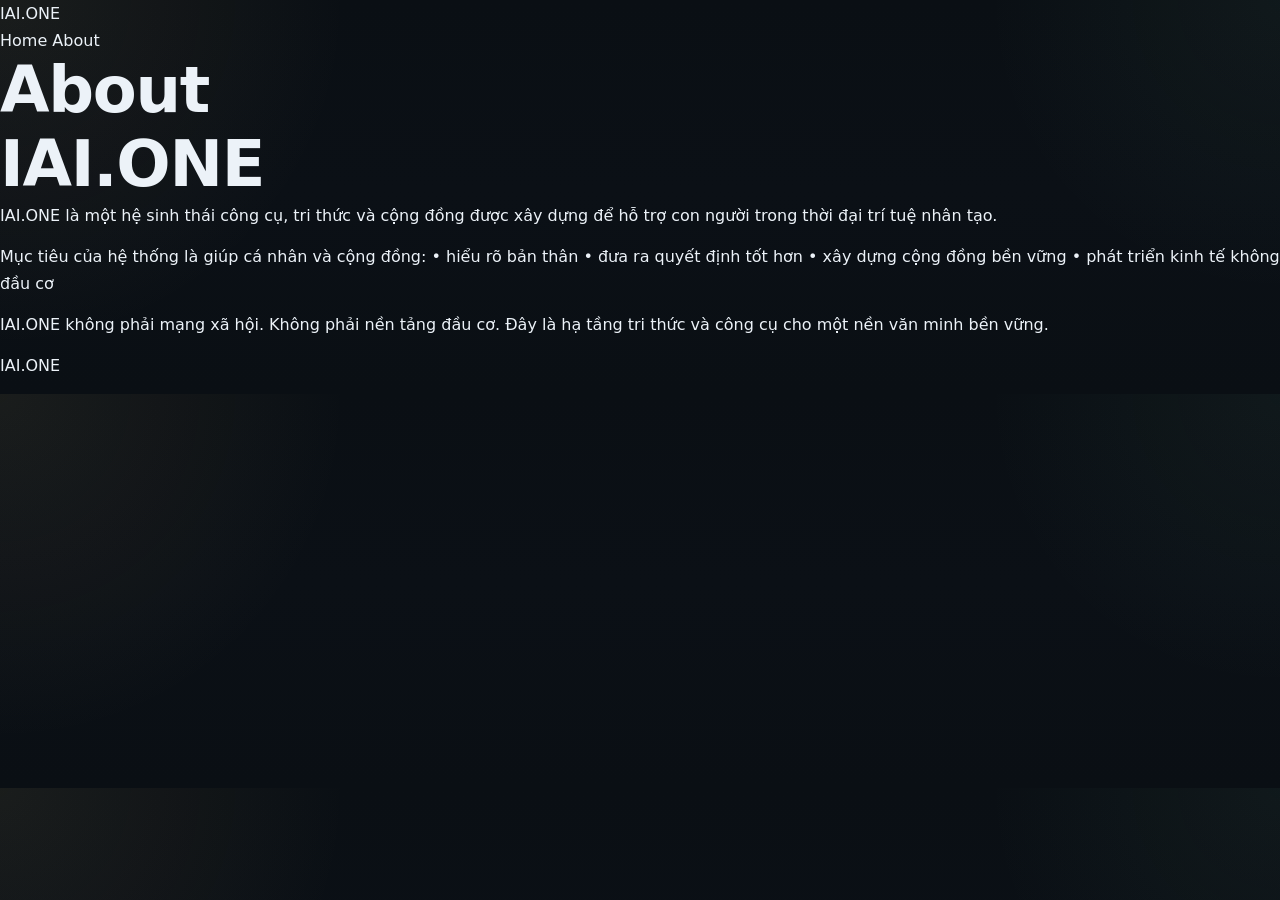
==== about.html @ c251a8bb "Update about.html" ====
<!DOCTYPE html>
<html lang="vi">
<head>

<meta charset="utf-8">
<meta name="viewport" content="width=device-width, initial-scale=1">

<title>About IAI.ONE</title>

<link rel="stylesheet" href="style.css">

</head>

<body>

<header class="header">

<div class="logo">
IAI.ONE
</div>

<nav class="nav">
<a href="/">Home</a>
<a href="/about.html">About</a>
</nav>

</header>

<section class="about">

<h1>About IAI.ONE</h1>

<p>

IAI.ONE là một hệ sinh thái công cụ, tri thức và cộng đồng
được xây dựng để hỗ trợ con người trong thời đại trí tuệ nhân tạo.

</p>

<p>

Mục tiêu của hệ thống là giúp cá nhân và cộng đồng:

• hiểu rõ bản thân  
• đưa ra quyết định tốt hơn  
• xây dựng cộng đồng bền vững  
• phát triển kinh tế không đầu cơ  

</p>

<p>

IAI.ONE không phải mạng xã hội.
Không phải nền tảng đầu cơ.

Đây là hạ tầng tri thức và công cụ
cho một nền văn minh bền vững.

</p>

</section>

<footer class="footer">

<p>
IAI.ONE
</p>

</footer>

</body>
</html>
---- style.css ----
/* =========================================================
   IAI.ONE
   ROOT DEPLOYMENT STYLESHEET
   Premium dark system UI
========================================================= */

:root{
  --bg:#0b0f14;
  --bg-soft:#10161e;
  --bg-elev:#121922;
  --panel:#151d27;
  --panel-2:#18212d;

  --text:#ecf2f8;
  --muted:#97a6b5;
  --soft:#c6d1dc;

  --line:rgba(255,255,255,.08);
  --line-strong:rgba(255,255,255,.14);

  --gold:#d8bc77;
  --gold-soft:rgba(216,188,119,.18);
  --gold-strong:#f1d494;

  --green:#7dd3a7;
  --danger:#ff8a8a;

  --shadow:0 18px 50px rgba(0,0,0,.35);
  --shadow-soft:0 10px 30px rgba(0,0,0,.22);

  --radius:20px;
  --radius-lg:28px;
  --radius-sm:14px;

  --container:1200px;
  --header-h:84px;

  --font: Inter, ui-sans-serif, system-ui, -apple-system, BlinkMacSystemFont, "Segoe UI", sans-serif;
}

*,
*::before,
*::after{
  box-sizing:border-box;
}

html{
  scroll-behavior:smooth;
}

body{
  margin:0;
  min-width:320px;
  font-family:var(--font);
  color:var(--text);
  background:
    radial-gradient(circle at top left, rgba(216,188,119,.08), transparent 26%),
    radial-gradient(circle at top right, rgba(125,211,167,.05), transparent 22%),
    linear-gradient(180deg, #0a0f14 0%, #0b1016 48%, #0a0f14 100%);
  line-height:1.7;
  -webkit-font-smoothing:antialiased;
  text-rendering:optimizeLegibility;
}

img{
  max-width:100%;
  display:block;
}

a{
  color:inherit;
  text-decoration:none;
}

button,
input,
textarea,
select{
  font:inherit;
}

button{
  cursor:pointer;
}

.skip-link{
  position:absolute;
  left:-9999px;
  top:auto;
}

.skip-link:focus{
  left:16px;
  top:16px;
  z-index:999;
  padding:10px 14px;
  border-radius:10px;
  color:#0b0f14;
  background:var(--gold-strong);
}

.sr-only{
  position:absolute;
  width:1px;
  height:1px;
  padding:0;
  margin:-1px;
  overflow:hidden;
  clip:rect(0, 0, 0, 0);
  white-space:nowrap;
  border:0;
}

.site-shell{
  min-height:100vh;
  display:flex;
  flex-direction:column;
}

.site-main{
  flex:1;
}

.container{
  width:min(calc(100% - 32px), var(--container));
  margin:0 auto;
}

.site-header{
  position:sticky;
  top:0;
  z-index:80;
  backdrop-filter:blur(18px);
  background:rgba(8,12,17,.78);
  border-bottom:1px solid rgba(255,255,255,.06);
}

.header-inner{
  min-height:var(--header-h);
  display:flex;
  align-items:center;
  justify-content:space-between;
  gap:18px;
}

.brand{
  display:flex;
  align-items:center;
  gap:12px;
  min-width:0;
}

.brand-mark{
  width:46px;
  height:46px;
  border-radius:14px;
  display:grid;
  place-items:center;
  font-weight:800;
  letter-spacing:.08em;
  color:#0b0f14;
  background:
    linear-gradient(135deg, var(--gold-strong), var(--gold));
  box-shadow:
    inset 0 1px 0 rgba(255,255,255,.35),
    0 10px 24px rgba(216,188,119,.2);
}

.brand-copy{
  min-width:0;
  display:flex;
  flex-direction:column;
  line-height:1.2;
}

.brand-copy strong{
  font-size:.98rem;
  letter-spacing:.06em;
}

.brand-copy small{
  margin-top:4px;
  color:var(--muted);
  font-size:.74rem;
  white-space:nowrap;
  overflow:hidden;
  text-overflow:ellipsis;
  max-width:360px;
}

.site-nav{
  display:flex;
  align-items:center;
  gap:8px;
  flex-wrap:wrap;
}

.site-nav a{
  padding:10px 14px;
  border-radius:999px;
  color:var(--muted);
  transition:
    color .2s ease,
    background .2s ease,
    transform .2s ease;
}

.site-nav a:hover,
.site-nav a:focus-visible{
  color:var(--text);
  background:rgba(255,255,255,.05);
}

.site-nav a.is-active{
  color:var(--text);
  background:rgba(216,188,119,.12);
  box-shadow:inset 0 0 0 1px rgba(216,188,119,.2);
}

.nav-toggle{
  display:none;
  width:48px;
  height:48px;
  padding:0;
  border:1px solid var(--line);
  border-radius:14px;
  background:rgba(255,255,255,.03);
  align-items:center;
  justify-content:center;
  flex-direction:column;
  gap:5px;
}

.nav-toggle span{
  display:block;
  width:20px;
  height:2px;
  background:var(--text);
  border-radius:999px;
  transition:transform .2s ease, opacity .2s ease;
}

.hero,
.page-hero{
  position:relative;
  overflow:hidden;
}

.hero{
  padding:72px 0 32px;
}

.page-hero{
  padding:64px 0 12px;
}

.hero::before,
.page-hero::before{
  content:"";
  position:absolute;
  inset:0;
  pointer-events:none;
  background:
    linear-gradient(90deg, rgba(255,255,255,.02) 1px, transparent 1px) 0 0/40px 40px,
    linear-gradient(rgba(255,255,255,.02) 1px, transparent 1px) 0 0/40px 40px;
  mask-image:linear-gradient(180deg, rgba(0,0,0,.75), transparent);
}

.hero-grid{
  display:grid;
  grid-template-columns:minmax(0,1.15fr) minmax(320px,.85fr);
  gap:28px;
  align-items:start;
}

.eyebrow{
  display:inline-flex;
  align-items:center;
  gap:10px;
  margin:0 0 14px;
  color:var(--gold);
  font-size:.78rem;
  font-weight:700;
  letter-spacing:.18em;
  text-transform:uppercase;
}

.eyebrow::before{
  content:"";
  width:24px;
  height:1px;
  background:var(--gold);
  opacity:.9;
}

h1,h2,h3{
  margin:0;
  line-height:1.15;
  letter-spacing:-.02em;
}

h1{
  font-size:clamp(2.2rem, 5vw, 4.8rem);
  max-width:11ch;
}

h2{
  font-size:clamp(1.55rem, 3vw, 2.6rem);
}

h3{
  font-size:clamp(1.02rem, 1.8vw, 1.35rem);
}

p{
  margin:0 0 14px;
}

.lead{
  margin-top:18px;
  max-width:820px;
  color:var(--soft);
  font-size:clamp(1rem, 1.5vw, 1.14rem);
}

.hero-actions{
  display:flex;
  flex-wrap:wrap;
  gap:12px;
  margin-top:22px;
}

.btn{
  display:inline-flex;
  align-items:center;
  justify-content:center;
  min-height:48px;
  padding:0 18px;
  border-radius:999px;
  font-weight:700;
  transition:
    transform .2s ease,
    box-shadow .2s ease,
    background .2s ease,
    border-color .2s ease;
}

.btn:hover,
.btn:focus-visible{
  transform:translateY(-1px);
}

.btn-primary{
  color:#0b0f14;
  background:linear-gradient(135deg, var(--gold-strong), var(--gold));
  box-shadow:0 14px 28px rgba(216,188,119,.18);
}

.btn-secondary{
  color:var(--text);
  background:rgba(255,255,255,.03);
  border:1px solid var(--line);
}

.hero-points{
  display:grid;
  grid-template-columns:repeat(2,minmax(0,1fr));
  gap:10px 14px;
  padding:0;
  margin:22px 0 0;
  list-style:none;
}

.hero-points li{
  position:relative;
  padding-left:18px;
  color:var(--muted);
}

.hero-points li::before{
  content:"";
  position:absolute;
  left:0;
  top:.75em;
  width:8px;
  height:8px;
  border-radius:999px;
  background:var(--gold);
  box-shadow:0 0 0 6px rgba(216,188,119,.1);
  transform:translateY(-50%);
}

.card{
  position:relative;
  padding:22px;
  border:1px solid var(--line);
  border-radius:var(--radius);
  background:
    linear-gradient(180deg, rgba(255,255,255,.03), rgba(255,255,255,.02)),
    linear-gradient(180deg, rgba(17,24,33,.92), rgba(13,18,25,.96));
  box-shadow:var(--shadow-soft);
}

.card > *:last-child{
  margin-bottom:0;
}

.subtle-card{
  background:
    linear-gradient(180deg, rgba(255,255,255,.018), rgba(255,255,255,.01)),
    linear-gradient(180deg, rgba(15,20,27,.9), rgba(12,16,22,.96));
}

.hero-card{
  padding:22px;
  border-radius:var(--radius-lg);
  box-shadow:var(--shadow);
}

.hero-card-top{
  display:flex;
  align-items:center;
  gap:10px;
  margin-bottom:18px;
  color:var(--muted);
  font-size:.82rem;
  letter-spacing:.08em;
}

.status-dot{
  width:10px;
  height:10px;
  border-radius:999px;
  background:var(--green);
  box-shadow:0 0 0 8px rgba(125,211,167,.08);
}

.hero-matrix{
  display:grid;
  grid-template-columns:repeat(2,minmax(0,1fr));
  gap:14px;
}

.hero-matrix article{
  padding:16px;
  border-radius:18px;
  border:1px solid rgba(255,255,255,.06);
  background:rgba(255,255,255,.02);
}

.hero-matrix span{
  display:inline-flex;
  min-width:34px;
  min-height:34px;
  padding:0 10px;
  align-items:center;
  justify-content:center;
  border-radius:999px;
  font-size:.76rem;
  font-weight:800;
  color:#0b0f14;
  background:var(--gold);
  margin-bottom:10px;
}

.hero-matrix h2{
  font-size:1rem;
  margin-bottom:8px;
}

.hero-matrix p{
  color:var(--muted);
  font-size:.92rem;
  margin:0;
}

.section{
  padding:72px 0;
}

.section-tight{
  padding-top:36px;
}

.section-final{
  padding-bottom:88px;
}

.section-heading{
  max-width:860px;
  margin-bottom:26px;
}

.section-heading p:last-child{
  color:var(--muted);
}

.grid{
  display:grid;
  gap:18px;
}

.grid-2{
  grid-template-columns:repeat(2,minmax(0,1fr));
}

.grid-3{
  grid-template-columns:repeat(3,minmax(0,1fr));
}

.architecture-stack{
  display:grid;
  gap:16px;
}

.stack-item{
  display:grid;
  grid-template-columns:88px minmax(0,1fr);
  align-items:start;
  gap:18px;
}

.stack-index{
  display:grid;
  place-items:center;
  min-height:72px;
  border-radius:22px;
  color:#0b0f14;
  font-weight:900;
  font-size:1rem;
  background:linear-gradient(135deg, var(--gold-strong), var(--gold));
}

.stack-copy p{
  color:var(--muted);
}

.feature-band{
  display:grid;
  grid-template-columns:repeat(3,minmax(0,1fr));
  gap:18px;
}

.feature-label{
  display:inline-flex;
  margin-bottom:12px;
  padding:6px 10px;
  border-radius:999px;
  background:rgba(216,188,119,.12);
  color:var(--gold);
  font-size:.78rem;
  font-weight:800;
  letter-spacing:.06em;
  text-transform:uppercase;
}

.apps-grid{
  display:grid;
  grid-template-columns:repeat(3,minmax(0,1fr));
  gap:18px;
}

.app-card small{
  display:block;
  margin-top:12px;
  color:var(--gold);
  font-weight:700;
  word-break:break-word;
}

.app-meta{
  display:flex;
  justify-content:space-between;
  gap:10px;
  margin-bottom:14px;
  color:var(--muted);
  font-size:.8rem;
  text-transform:uppercase;
  letter-spacing:.08em;
}

.docs-list,
.timeline{
  display:grid;
  gap:18px;
}

.timeline{
  grid-template-columns:repeat(4,minmax(0,1fr));
}

.compact-timeline{
  grid-template-columns:repeat(4,minmax(0,1fr));
}

.timeline-year{
  display:inline-flex;
  margin-bottom:14px;
  padding:7px 11px;
  border-radius:999px;
  color:#0b0f14;
  background:var(--gold);
  font-weight:800;
}

.check-list{
  margin:0;
  padding:0;
  list-style:none;
}

.check-list li{
  position:relative;
  padding-left:22px;
  margin-bottom:10px;
  color:var(--soft);
}

.check-list li:last-child{
  margin-bottom:0;
}

.check-list li::before{
  content:"";
  position:absolute;
  left:0;
  top:.8em;
  width:10px;
  height:10px;
  border-radius:999px;
  background:var(--green);
  box-shadow:0 0 0 6px rgba(125,211,167,.08);
  transform:translateY(-50%);
}

.final-card{
  padding:34px;
  border-radius:30px;
  background:
    radial-gradient(circle at top right, rgba(216,188,119,.12), transparent 32%),
    linear-gradient(180deg, rgba(24,31,42,.98), rgba(15,20,27,.98));
  box-shadow:var(--shadow);
}

.site-footer{
  border-top:1px solid rgba(255,255,255,.06);
  background:rgba(8,12,17,.72);
}

.footer-grid{
  display:grid;
  grid-template-columns:1.2fr .8fr .8fr 1fr;
  gap:20px;
  padding:28px 0 34px;
}

.footer-brand{
  margin-bottom:8px;
}

.site-footer h3{
  margin-bottom:12px;
  font-size:1rem;
}

.site-footer ul{
  margin:0;
  padding:0;
  list-style:none;
}

.site-footer li{
  margin-bottom:8px;
  color:var(--muted);
}

.site-footer a:hover,
.site-footer a:focus-visible{
  color:var(--gold);
}

.footer-note{
  color:var(--muted);
  max-width:28ch;
}

.reveal{
  opacity:0;
  transform:translateY(18px);
  transition:
    opacity .6s ease,
    transform .6s ease;
}

.reveal-delay-1{
  transition-delay:.08s;
}

.reveal.is-visible{
  opacity:1;
  transform:translateY(0);
}

@media (max-width:1080px){
  .hero-grid,
  .grid-3,
  .apps-grid,
  .feature-band,
  .timeline,
  .compact-timeline,
  .footer-grid{
    grid-template-columns:repeat(2,minmax(0,1fr));
  }

  .hero{
    padding-top:54px;
  }
}

@media (max-width:860px){
  :root{
    --header-h:74px;
  }

  .nav-toggle{
    display:flex;
  }

  .site-nav{
    position:absolute;
    left:16px;
    right:16px;
    top:calc(100% + 10px);
    display:none;
    flex-direction:column;
    align-items:stretch;
    gap:6px;
    padding:12px;
    border:1px solid var(--line);
    border-radius:20px;
    background:rgba(10,14,20,.96);
    box-shadow:var(--shadow);
  }

  .site-nav.is-open{
    display:flex;
  }

  .site-nav a{
    padding:12px 14px;
    border-radius:14px;
  }

  .hero-grid,
  .grid-2,
  .grid-3,
  .apps-grid,
  .feature-band,
  .timeline,
  .compact-timeline,
  .footer-grid,
  .hero-points{
    grid-template-columns:minmax(0,1fr);
  }

  .stack-item{
    grid-template-columns:1fr;
  }

  .stack-index{
    min-height:56px;
  }

  .hero-matrix{
    grid-template-columns:minmax(0,1fr);
  }

  .brand-copy small{
    max-width:220px;
  }

  .section{
    padding:58px 0;
  }

  .final-card{
    padding:26px;
  }
}

@media (max-width:560px){
  .container{
    width:min(calc(100% - 24px), var(--container));
  }

  .brand-mark{
    width:40px;
    height:40px;
    border-radius:12px;
    font-size:.88rem;
  }

  .brand-copy strong{
    font-size:.9rem;
  }

  .brand-copy small{
    font-size:.7rem;
    max-width:170px;
  }

  .card{
    padding:18px;
    border-radius:18px;
  }

  .btn{
    width:100%;
  }

  .hero-actions{
    flex-direction:column;
  }

  .hero{
    padding-top:40px;
  }

  .page-hero{
    padding-top:42px;
  }

  .section-heading{
    margin-bottom:20px;
  }
}

@media (prefers-reduced-motion:reduce){
  html{
    scroll-behavior:auto;
  }

  *,
  *::before,
  *::after{
    animation:none !important;
    transition:none !important;
  }

  .reveal{
    opacity:1;
    transform:none;
  }
}
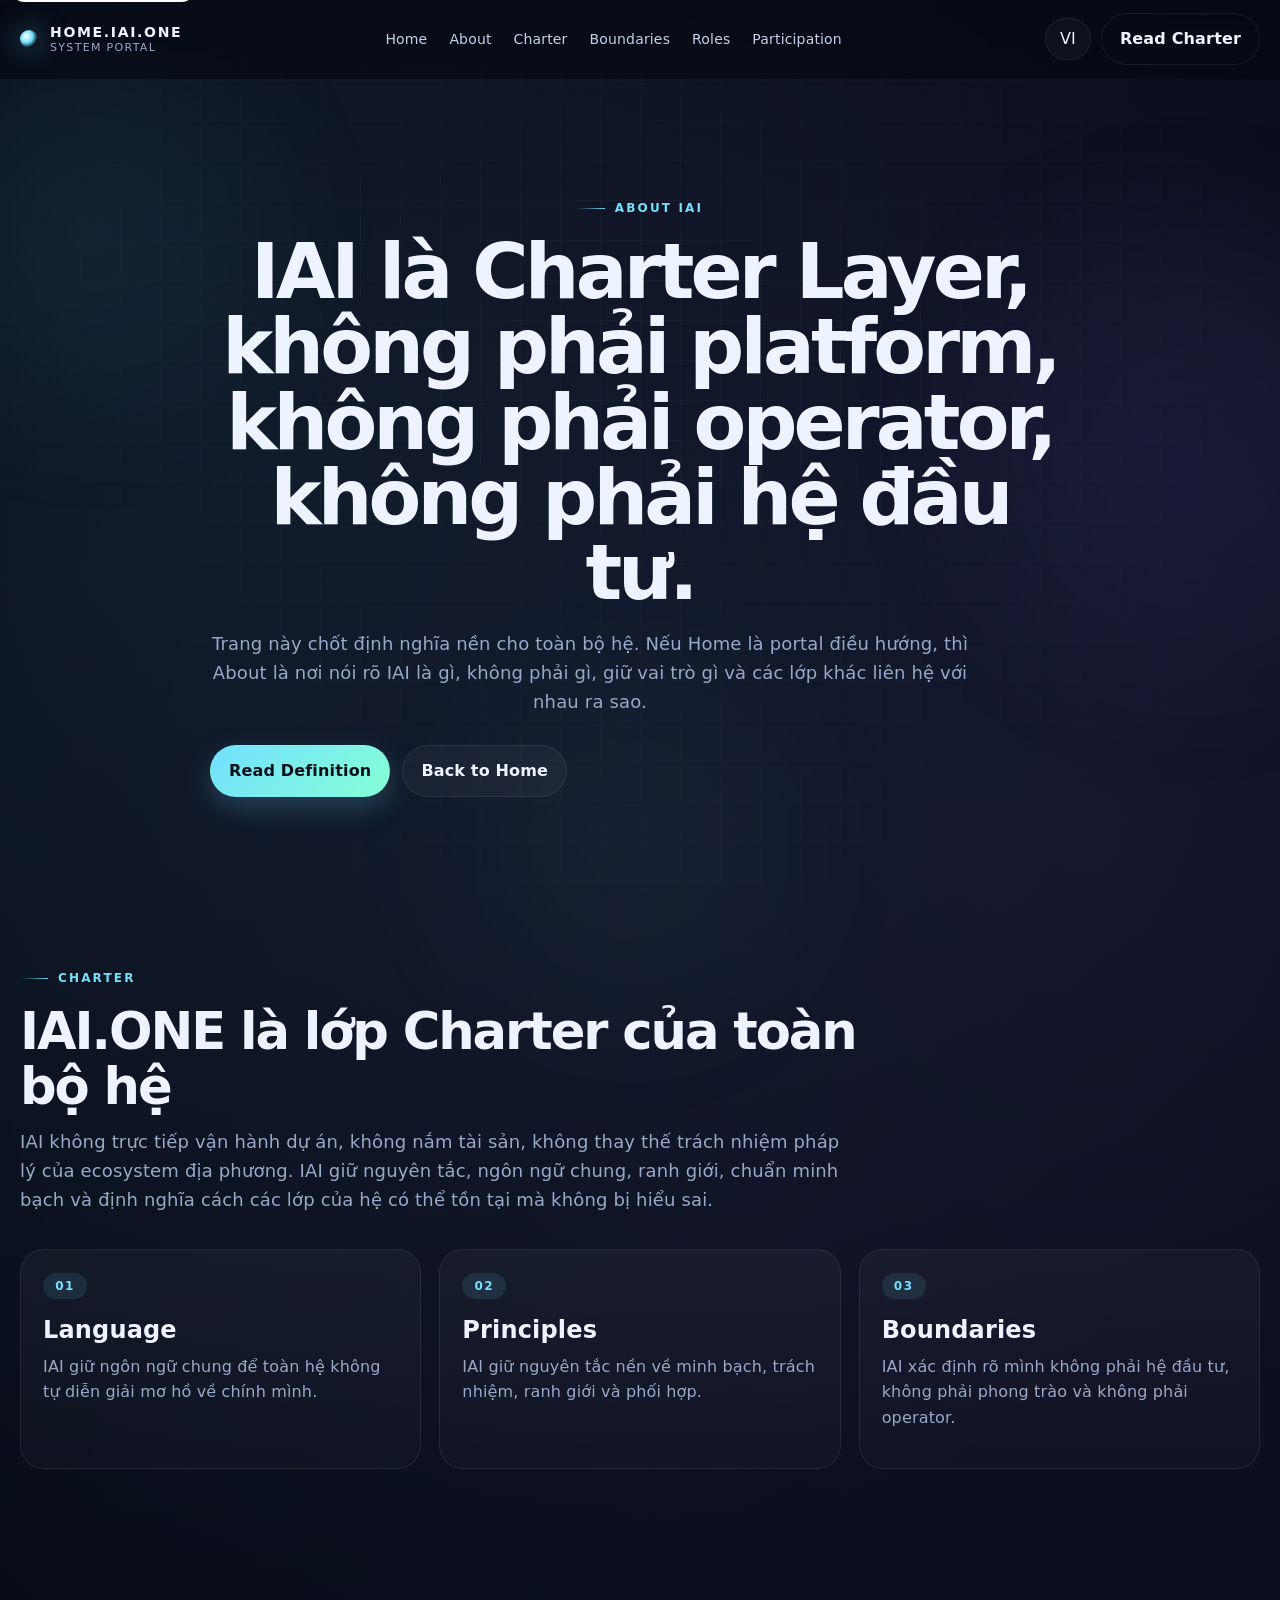
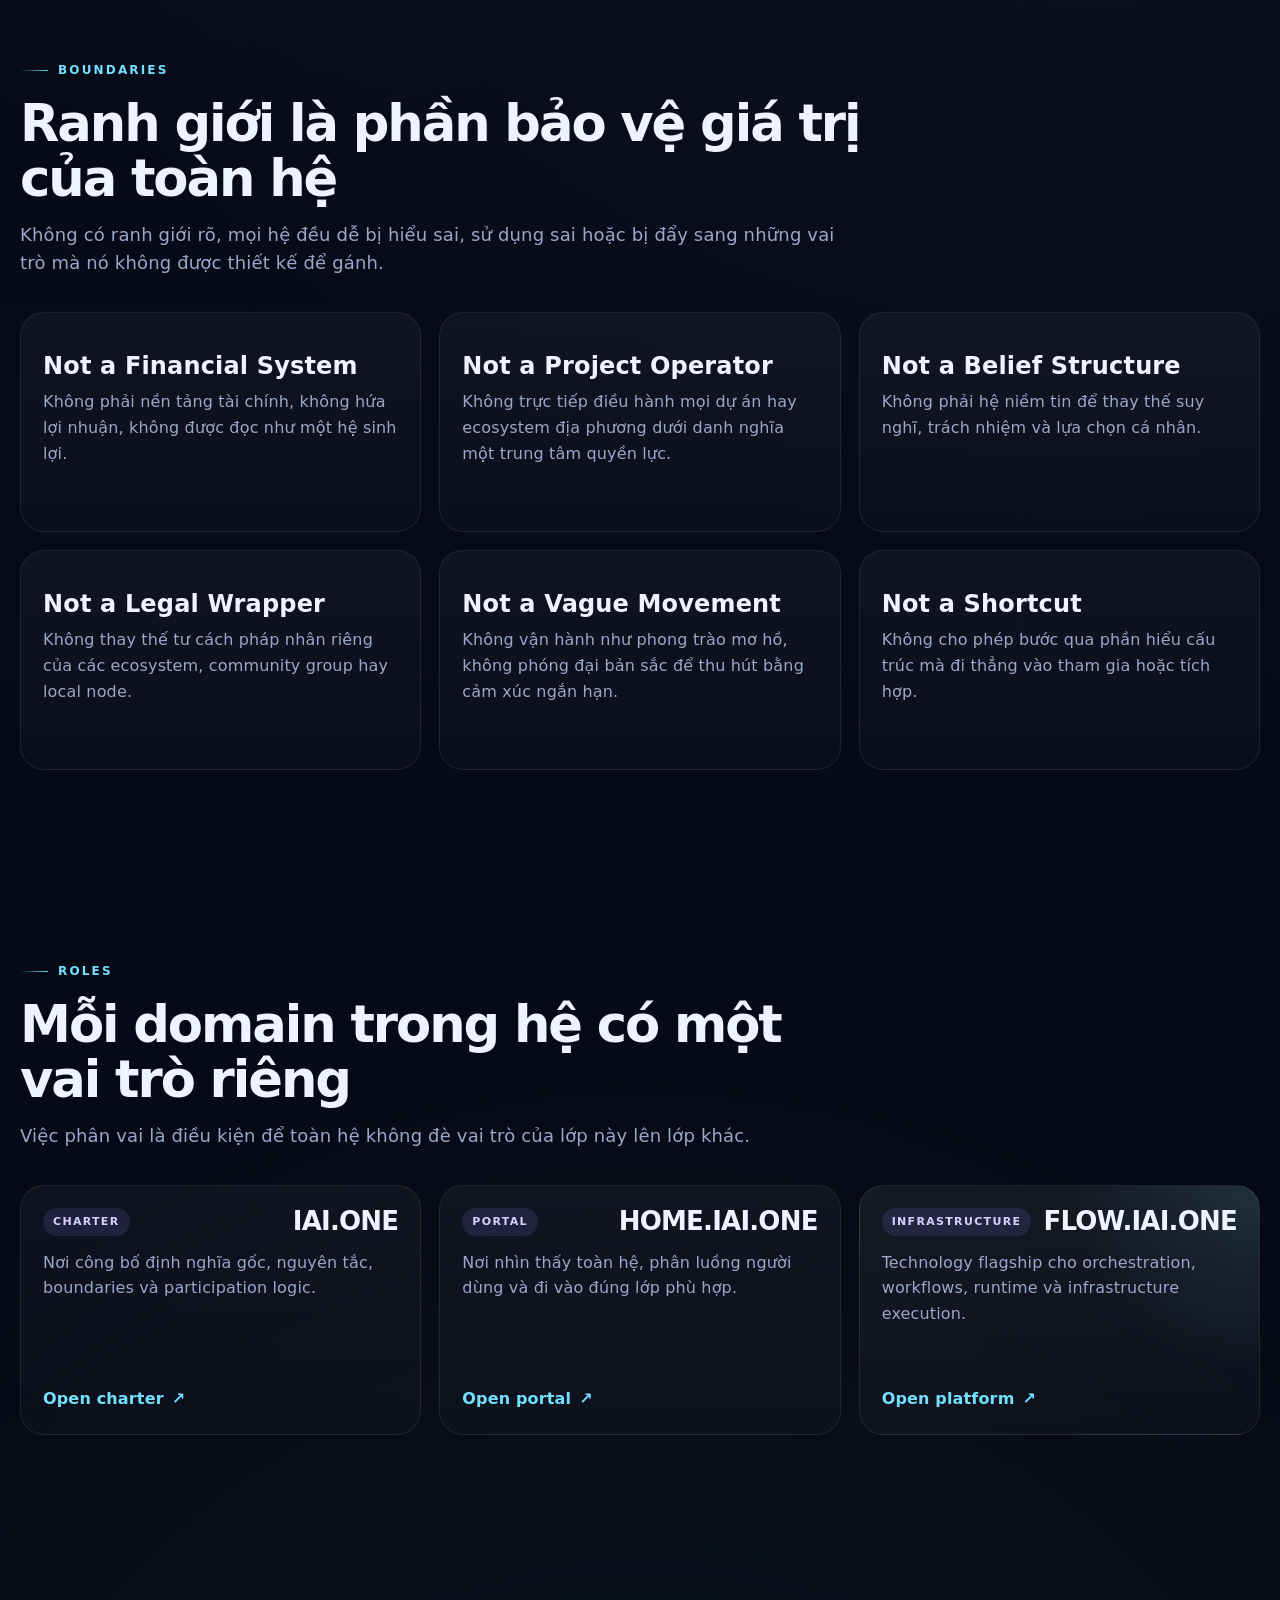
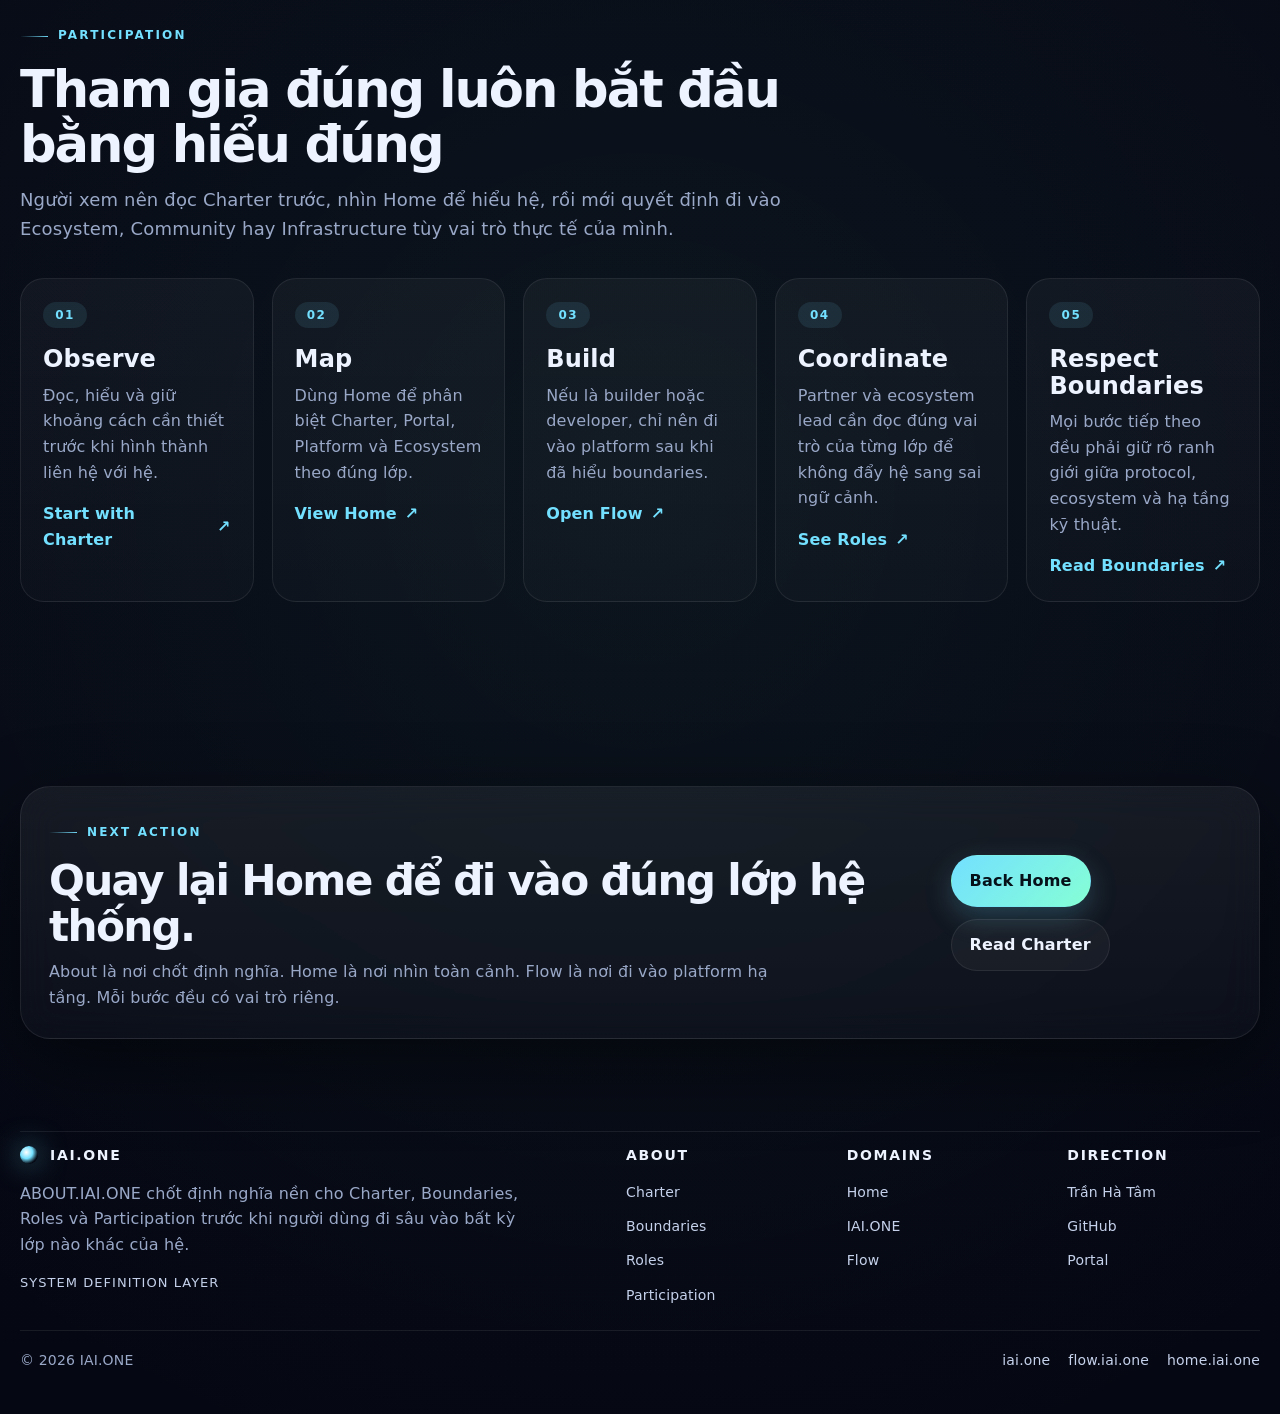
==== commit 00b47171: "Update about.html" ====
--- a/about.html
+++ b/about.html
@@ -1,72 +1,365 @@
-<!DOCTYPE html>
+<!doctype html>
 <html lang="vi">
 <head>
-
-<meta charset="utf-8">
-<meta name="viewport" content="width=device-width, initial-scale=1">
-
-<title>About IAI.ONE</title>
-
-<link rel="stylesheet" href="style.css">
-
+  <meta charset="utf-8" />
+  <meta name="viewport" content="width=device-width,initial-scale=1,viewport-fit=cover" />
+  <meta name="theme-color" content="#060816" />
+  <meta name="color-scheme" content="dark" />
+  <meta name="format-detection" content="telephone=no" />
+
+  <title>ABOUT.IAI.ONE — Charter, Boundaries and System Definition</title>
+  <meta
+    name="description"
+    content="About IAI.ONE: định nghĩa Charter, Boundaries, Participation, Ecosystem và vai trò của HOME trong toàn bộ hệ thống."
+  />
+  <meta name="robots" content="index,follow,max-image-preview:large,max-snippet:-1,max-video-preview:-1" />
+  <link rel="canonical" href="https://home.iai.one/about.html" />
+
+  <meta property="og:type" content="website" />
+  <meta property="og:site_name" content="IAI.ONE" />
+  <meta property="og:title" content="ABOUT.IAI.ONE — Charter, Boundaries and System Definition" />
+  <meta
+    property="og:description"
+    content="Trang định nghĩa bản chất của IAI: Charter, Boundaries, Participation, Ecosystem và vai trò của HOME."
+  />
+  <meta property="og:url" content="https://home.iai.one/about.html" />
+  <meta property="og:image" content="https://home.iai.one/assets/og-home.jpg" />
+  <meta property="og:locale" content="vi_VN" />
+
+  <meta name="twitter:card" content="summary_large_image" />
+  <meta name="twitter:title" content="ABOUT.IAI.ONE — Charter, Boundaries and System Definition" />
+  <meta
+    name="twitter:description"
+    content="Trang định nghĩa bản chất của IAI: Charter, Boundaries, Participation, Ecosystem và vai trò của HOME."
+  />
+  <meta name="twitter:image" content="https://home.iai.one/assets/og-home.jpg" />
+
+  <link rel="stylesheet" href="./style.css" />
+  <script defer src="./app.js"></script>
 </head>
-
-<body>
-
-<header class="header">
-
-<div class="logo">
-IAI.ONE
-</div>
-
-<nav class="nav">
-<a href="/">Home</a>
-<a href="/about.html">About</a>
-</nav>
-
-</header>
-
-<section class="about">
-
-<h1>About IAI.ONE</h1>
-
-<p>
-
-IAI.ONE là một hệ sinh thái công cụ, tri thức và cộng đồng
-được xây dựng để hỗ trợ con người trong thời đại trí tuệ nhân tạo.
-
-</p>
-
-<p>
-
-Mục tiêu của hệ thống là giúp cá nhân và cộng đồng:
-
-• hiểu rõ bản thân  
-• đưa ra quyết định tốt hơn  
-• xây dựng cộng đồng bền vững  
-• phát triển kinh tế không đầu cơ  
-
-</p>
-
-<p>
-
-IAI.ONE không phải mạng xã hội.
-Không phải nền tảng đầu cơ.
-
-Đây là hạ tầng tri thức và công cụ
-cho một nền văn minh bền vững.
-
-</p>
-
-</section>
-
-<footer class="footer">
-
-<p>
-IAI.ONE
-</p>
-
-</footer>
-
+<body data-page="about">
+  <a class="skip-link" href="#main">Bỏ qua điều hướng</a>
+
+  <div class="site-bg" aria-hidden="true">
+    <div class="bg-grid"></div>
+    <div class="bg-orb orb-a"></div>
+    <div class="bg-orb orb-b"></div>
+    <div class="bg-orb orb-c"></div>
+  </div>
+
+  <header class="site-header" data-header>
+    <div class="container header-inner">
+      <a class="brand" href="./index.html" aria-label="HOME.IAI.ONE">
+        <span class="brand-mark"></span>
+        <span class="brand-copy">
+          <strong>HOME.IAI.ONE</strong>
+          <em>System Portal</em>
+        </span>
+      </a>
+
+      <nav class="desktop-nav" aria-label="Điều hướng chính">
+        <a href="./index.html">Home</a>
+        <a href="#about-hero">About</a>
+        <a href="#charter">Charter</a>
+        <a href="#boundaries">Boundaries</a>
+        <a href="#roles">Roles</a>
+        <a href="#participation">Participation</a>
+      </nav>
+
+      <div class="header-actions">
+        <button class="lang-toggle" type="button" data-lang-toggle aria-label="Chuyển đổi ngôn ngữ">
+          <span data-lang-label>VI</span>
+        </button>
+
+        <a class="button button-ghost desktop-only" href="https://iai.one/" target="_blank" rel="noopener">
+          Read Charter
+        </a>
+
+        <button
+          class="menu-toggle"
+          type="button"
+          data-menu-toggle
+          aria-expanded="false"
+          aria-controls="mobileMenu"
+          aria-label="Mở menu"
+        >
+          <span></span>
+          <span></span>
+        </button>
+      </div>
+    </div>
+
+    <div class="mobile-menu" id="mobileMenu" data-mobile-menu>
+      <nav class="mobile-nav" aria-label="Điều hướng di động">
+        <a href="./index.html">Home</a>
+        <a href="#about-hero">About</a>
+        <a href="#charter">Charter</a>
+        <a href="#boundaries">Boundaries</a>
+        <a href="#roles">Roles</a>
+        <a href="#participation">Participation</a>
+        <a href="https://iai.one/" target="_blank" rel="noopener">Read Charter</a>
+      </nav>
+    </div>
+  </header>
+
+  <main id="main">
+    <section class="hero hero-compact section" id="about-hero">
+      <div class="container narrow">
+        <div class="hero-copy centered reveal">
+          <div class="eyebrow">ABOUT IAI</div>
+          <h1>IAI là Charter Layer, không phải platform, không phải operator, không phải hệ đầu tư.</h1>
+          <p class="hero-lead">
+            Trang này chốt định nghĩa nền cho toàn bộ hệ. Nếu Home là portal điều hướng, thì About là nơi nói rõ IAI là gì, không phải gì, giữ vai trò gì và các lớp khác liên hệ với nhau ra sao.
+          </p>
+
+          <div class="hero-actions">
+            <a class="button button-primary" href="#charter">Read Definition</a>
+            <a class="button button-secondary" href="./index.html">Back to Home</a>
+          </div>
+        </div>
+      </div>
+    </section>
+
+    <section class="section" id="charter">
+      <div class="container">
+        <div class="section-head reveal">
+          <div class="eyebrow">CHARTER</div>
+          <h2>IAI.ONE là lớp Charter của toàn bộ hệ</h2>
+          <p>
+            IAI không trực tiếp vận hành dự án, không nắm tài sản, không thay thế trách nhiệm pháp lý của ecosystem địa phương. IAI giữ nguyên tắc, ngôn ngữ chung, ranh giới, chuẩn minh bạch và định nghĩa cách các lớp của hệ có thể tồn tại mà không bị hiểu sai.
+          </p>
+        </div>
+
+        <div class="architecture-grid">
+          <article class="feature-card reveal">
+            <span class="feature-index">01</span>
+            <h3>Language</h3>
+            <p>IAI giữ ngôn ngữ chung để toàn hệ không tự diễn giải mơ hồ về chính mình.</p>
+          </article>
+
+          <article class="feature-card reveal">
+            <span class="feature-index">02</span>
+            <h3>Principles</h3>
+            <p>IAI giữ nguyên tắc nền về minh bạch, trách nhiệm, ranh giới và phối hợp.</p>
+          </article>
+
+          <article class="feature-card reveal">
+            <span class="feature-index">03</span>
+            <h3>Boundaries</h3>
+            <p>IAI xác định rõ mình không phải hệ đầu tư, không phải phong trào và không phải operator.</p>
+          </article>
+        </div>
+      </div>
+    </section>
+
+    <section class="section" id="boundaries">
+      <div class="container">
+        <div class="section-head reveal">
+          <div class="eyebrow">BOUNDARIES</div>
+          <h2>Ranh giới là phần bảo vệ giá trị của toàn hệ</h2>
+          <p>
+            Không có ranh giới rõ, mọi hệ đều dễ bị hiểu sai, sử dụng sai hoặc bị đẩy sang những vai trò mà nó không được thiết kế để gánh.
+          </p>
+        </div>
+
+        <div class="mission-grid">
+          <article class="mission-card reveal">
+            <h3>Not a Financial System</h3>
+            <p>Không phải nền tảng tài chính, không hứa lợi nhuận, không được đọc như một hệ sinh lợi.</p>
+          </article>
+
+          <article class="mission-card reveal">
+            <h3>Not a Project Operator</h3>
+            <p>Không trực tiếp điều hành mọi dự án hay ecosystem địa phương dưới danh nghĩa một trung tâm quyền lực.</p>
+          </article>
+
+          <article class="mission-card reveal">
+            <h3>Not a Belief Structure</h3>
+            <p>Không phải hệ niềm tin để thay thế suy nghĩ, trách nhiệm và lựa chọn cá nhân.</p>
+          </article>
+
+          <article class="mission-card reveal">
+            <h3>Not a Legal Wrapper</h3>
+            <p>Không thay thế tư cách pháp nhân riêng của các ecosystem, community group hay local node.</p>
+          </article>
+
+          <article class="mission-card reveal">
+            <h3>Not a Vague Movement</h3>
+            <p>Không vận hành như phong trào mơ hồ, không phóng đại bản sắc để thu hút bằng cảm xúc ngắn hạn.</p>
+          </article>
+
+          <article class="mission-card reveal">
+            <h3>Not a Shortcut</h3>
+            <p>Không cho phép bước qua phần hiểu cấu trúc mà đi thẳng vào tham gia hoặc tích hợp.</p>
+          </article>
+        </div>
+      </div>
+    </section>
+
+    <section class="section" id="roles">
+      <div class="container">
+        <div class="section-head reveal">
+          <div class="eyebrow">ROLES</div>
+          <h2>Mỗi domain trong hệ có một vai trò riêng</h2>
+          <p>
+            Việc phân vai là điều kiện để toàn hệ không đè vai trò của lớp này lên lớp khác.
+          </p>
+        </div>
+
+        <div class="platform-grid">
+          <article class="platform-card reveal">
+            <div class="platform-top">
+              <span class="platform-badge">Charter</span>
+              <h3>IAI.ONE</h3>
+            </div>
+            <p>Nơi công bố định nghĩa gốc, nguyên tắc, boundaries và participation logic.</p>
+            <a href="https://iai.one/" target="_blank" rel="noopener">Open charter</a>
+          </article>
+
+          <article class="platform-card reveal">
+            <div class="platform-top">
+              <span class="platform-badge">Portal</span>
+              <h3>HOME.IAI.ONE</h3>
+            </div>
+            <p>Nơi nhìn thấy toàn hệ, phân luồng người dùng và đi vào đúng lớp phù hợp.</p>
+            <a href="./index.html">Open portal</a>
+          </article>
+
+          <article class="platform-card featured reveal">
+            <div class="platform-top">
+              <span class="platform-badge">Infrastructure</span>
+              <h3>FLOW.IAI.ONE</h3>
+            </div>
+            <p>Technology flagship cho orchestration, workflows, runtime và infrastructure execution.</p>
+            <a href="https://flow.iai.one/" target="_blank" rel="noopener">Open platform</a>
+          </article>
+        </div>
+      </div>
+    </section>
+
+    <section class="section" id="participation">
+      <div class="container">
+        <div class="section-head reveal">
+          <div class="eyebrow">PARTICIPATION</div>
+          <h2>Tham gia đúng luôn bắt đầu bằng hiểu đúng</h2>
+          <p>
+            Người xem nên đọc Charter trước, nhìn Home để hiểu hệ, rồi mới quyết định đi vào Ecosystem, Community hay Infrastructure tùy vai trò thực tế của mình.
+          </p>
+        </div>
+
+        <div class="control-grid">
+          <article class="control-card reveal">
+            <span class="control-badge">01</span>
+            <h3>Observe</h3>
+            <p>Đọc, hiểu và giữ khoảng cách cần thiết trước khi hình thành liên hệ với hệ.</p>
+            <a href="https://iai.one/" target="_blank" rel="noopener">Start with Charter</a>
+          </article>
+
+          <article class="control-card reveal">
+            <span class="control-badge">02</span>
+            <h3>Map</h3>
+            <p>Dùng Home để phân biệt Charter, Portal, Platform và Ecosystem theo đúng lớp.</p>
+            <a href="./index.html">View Home</a>
+          </article>
+
+          <article class="control-card reveal">
+            <span class="control-badge">03</span>
+            <h3>Build</h3>
+            <p>Nếu là builder hoặc developer, chỉ nên đi vào platform sau khi đã hiểu boundaries.</p>
+            <a href="https://flow.iai.one/" target="_blank" rel="noopener">Open Flow</a>
+          </article>
+
+          <article class="control-card reveal">
+            <span class="control-badge">04</span>
+            <h3>Coordinate</h3>
+            <p>Partner và ecosystem lead cần đọc đúng vai trò của từng lớp để không đẩy hệ sang sai ngữ cảnh.</p>
+            <a href="#roles">See Roles</a>
+          </article>
+
+          <article class="control-card reveal">
+            <span class="control-badge">05</span>
+            <h3>Respect Boundaries</h3>
+            <p>Mọi bước tiếp theo đều phải giữ rõ ranh giới giữa protocol, ecosystem và hạ tầng kỹ thuật.</p>
+            <a href="#boundaries">Read Boundaries</a>
+          </article>
+        </div>
+      </div>
+    </section>
+
+    <section class="section">
+      <div class="container">
+        <div class="cta-panel glass reveal">
+          <div class="cta-copy">
+            <div class="eyebrow">NEXT ACTION</div>
+            <h2>Quay lại Home để đi vào đúng lớp hệ thống.</h2>
+            <p>
+              About là nơi chốt định nghĩa. Home là nơi nhìn toàn cảnh. Flow là nơi đi vào platform hạ tầng. Mỗi bước đều có vai trò riêng.
+            </p>
+          </div>
+
+          <div class="cta-actions">
+            <a class="button button-primary" href="./index.html">Back Home</a>
+            <a class="button button-secondary" href="https://iai.one/" target="_blank" rel="noopener">Read Charter</a>
+          </div>
+        </div>
+      </div>
+    </section>
+  </main>
+
+  <footer class="site-footer">
+    <div class="container footer-grid">
+      <div class="footer-brand">
+        <div class="footer-logo">
+          <span class="logo-mark"></span>
+          <strong>IAI.ONE</strong>
+        </div>
+        <p>
+          ABOUT.IAI.ONE chốt định nghĩa nền cho Charter, Boundaries, Roles và Participation trước khi người dùng đi sâu vào bất kỳ lớp nào khác của hệ.
+        </p>
+        <div class="footer-meta">
+          <span>System Definition Layer</span>
+        </div>
+      </div>
+
+      <div class="footer-col">
+        <h4>About</h4>
+        <nav>
+          <a href="#charter">Charter</a>
+          <a href="#boundaries">Boundaries</a>
+          <a href="#roles">Roles</a>
+          <a href="#participation">Participation</a>
+        </nav>
+      </div>
+
+      <div class="footer-col">
+        <h4>Domains</h4>
+        <nav>
+          <a href="./index.html">Home</a>
+          <a href="https://iai.one/" target="_blank" rel="noopener">IAI.ONE</a>
+          <a href="https://flow.iai.one/" target="_blank" rel="noopener">Flow</a>
+        </nav>
+      </div>
+
+      <div class="footer-col">
+        <h4>Direction</h4>
+        <nav>
+          <a href="https://tranhatam.com/" target="_blank" rel="noopener">Trần Hà Tâm</a>
+          <a href="https://github.com/tranhatam-collab/Home.iai.one" target="_blank" rel="noopener">GitHub</a>
+          <a href="https://home.iai.one/" target="_blank" rel="noopener">Portal</a>
+        </nav>
+      </div>
+    </div>
+
+    <div class="footer-bottom">
+      <div class="container footer-bottom-inner">
+        <span class="copyright">© <span id="year"></span> IAI.ONE</span>
+        <div class="footer-links">
+          <a href="https://iai.one/" target="_blank" rel="noopener">iai.one</a>
+          <a href="https://flow.iai.one/" target="_blank" rel="noopener">flow.iai.one</a>
+          <a href="https://home.iai.one/" target="_blank" rel="noopener">home.iai.one</a>
+        </div>
+      </div>
+    </div>
+  </footer>
 </body>
 </html>
--- a/style.css
+++ b/style.css
@@ -1,41 +1,32 @@
-/* =========================================================
-   IAI.ONE
-   ROOT DEPLOYMENT STYLESHEET
-   Premium dark system UI
-========================================================= */
-
 :root{
-  --bg:#0b0f14;
-  --bg-soft:#10161e;
-  --bg-elev:#121922;
-  --panel:#151d27;
-  --panel-2:#18212d;
-
-  --text:#ecf2f8;
-  --muted:#97a6b5;
-  --soft:#c6d1dc;
+  --bg:#060816;
+  --bg-soft:#0b1020;
+  --bg-elev:#0e152b;
+  --panel:rgba(15,20,37,.72);
+  --panel-strong:rgba(12,18,32,.9);
+
+  --text:#edf3ff;
+  --muted:#9aa8c8;
+  --muted-2:#c5d1eb;
 
   --line:rgba(255,255,255,.08);
-  --line-strong:rgba(255,255,255,.14);
-
-  --gold:#d8bc77;
-  --gold-soft:rgba(216,188,119,.18);
-  --gold-strong:#f1d494;
-
-  --green:#7dd3a7;
-  --danger:#ff8a8a;
-
-  --shadow:0 18px 50px rgba(0,0,0,.35);
-  --shadow-soft:0 10px 30px rgba(0,0,0,.22);
-
-  --radius:20px;
-  --radius-lg:28px;
-  --radius-sm:14px;
-
-  --container:1200px;
-  --header-h:84px;
-
-  --font: Inter, ui-sans-serif, system-ui, -apple-system, BlinkMacSystemFont, "Segoe UI", sans-serif;
+  --line-strong:rgba(255,255,255,.16);
+
+  --accent:#73e0ff;
+  --accent-2:#8f7cff;
+  --accent-3:#85ffd5;
+  --danger:#ff7d98;
+
+  --shadow:0 24px 80px rgba(0,0,0,.45);
+  --shadow-soft:0 14px 40px rgba(0,0,0,.28);
+
+  --container:min(1240px, calc(100vw - 32px));
+  --header-h:78px;
+  --transition:260ms cubic-bezier(.22,.61,.36,1);
+  --blur:18px;
+  --radius-sm:18px;
+  --radius-md:24px;
+  --radius-lg:32px;
 }
 
 *,
@@ -51,20 +42,20 @@
 body{
   margin:0;
   min-width:320px;
-  font-family:var(--font);
   color:var(--text);
   background:
-    radial-gradient(circle at top left, rgba(216,188,119,.08), transparent 26%),
-    radial-gradient(circle at top right, rgba(125,211,167,.05), transparent 22%),
-    linear-gradient(180deg, #0a0f14 0%, #0b1016 48%, #0a0f14 100%);
-  line-height:1.7;
-  -webkit-font-smoothing:antialiased;
-  text-rendering:optimizeLegibility;
+    radial-gradient(circle at 15% 10%, rgba(115,224,255,.08), transparent 30%),
+    radial-gradient(circle at 85% 18%, rgba(143,124,255,.09), transparent 34%),
+    radial-gradient(circle at 50% 80%, rgba(133,255,213,.05), transparent 28%),
+    linear-gradient(180deg, #050712 0%, #070b17 45%, #050712 100%);
+  font:400 16px/1.6 Inter, ui-sans-serif, system-ui, -apple-system, BlinkMacSystemFont, "Segoe UI", sans-serif;
+  letter-spacing:.01em;
+  overflow-x:hidden;
 }
 
 img{
+  display:block;
   max-width:100%;
-  display:block;
 }
 
 a{
@@ -80,59 +71,168 @@
 }
 
 button{
+  border:0;
+  background:none;
+  color:inherit;
   cursor:pointer;
 }
 
 .skip-link{
   position:absolute;
-  left:-9999px;
-  top:auto;
+  top:-44px;
+  left:12px;
+  z-index:400;
+  padding:10px 14px;
+  border-radius:12px;
+  background:#fff;
+  color:#000;
+  transition:top var(--transition);
 }
 
 .skip-link:focus{
-  left:16px;
-  top:16px;
-  z-index:999;
-  padding:10px 14px;
-  border-radius:10px;
-  color:#0b0f14;
-  background:var(--gold-strong);
-}
-
-.sr-only{
+  top:12px;
+}
+
+.site-bg{
+  position:fixed;
+  inset:0;
+  z-index:-10;
+  pointer-events:none;
+}
+
+.bg-grid{
   position:absolute;
-  width:1px;
+  inset:0;
+  background-image:
+    linear-gradient(rgba(255,255,255,.03) 1px, transparent 1px),
+    linear-gradient(90deg, rgba(255,255,255,.03) 1px, transparent 1px);
+  background-size:40px 40px;
+  mask-image:radial-gradient(circle at 50% 35%, #000, transparent 82%);
+}
+
+.bg-orb{
+  position:absolute;
+  border-radius:50%;
+  filter:blur(90px);
+  opacity:.42;
+}
+
+.orb-a{
+  width:320px;
+  height:320px;
+  left:-70px;
+  top:70px;
+  background:rgba(115,224,255,.18);
+  animation:floatA 16s ease-in-out infinite;
+}
+
+.orb-b{
+  width:420px;
+  height:420px;
+  right:-120px;
+  top:240px;
+  background:rgba(143,124,255,.18);
+  animation:floatB 18s ease-in-out infinite;
+}
+
+.orb-c{
+  width:340px;
+  height:340px;
+  left:36%;
+  bottom:-120px;
+  background:rgba(133,255,213,.10);
+  animation:floatC 20s ease-in-out infinite;
+}
+
+@keyframes floatA{
+  0%,100%{ transform:translate3d(0,0,0); }
+  50%{ transform:translate3d(28px,34px,0); }
+}
+
+@keyframes floatB{
+  0%,100%{ transform:translate3d(0,0,0); }
+  50%{ transform:translate3d(-34px,38px,0); }
+}
+
+@keyframes floatC{
+  0%,100%{ transform:translate3d(0,0,0); }
+  50%{ transform:translate3d(22px,-24px,0); }
+}
+
+.container{
+  width:var(--container);
+  margin:0 auto;
+}
+
+.narrow{
+  max-width:860px;
+}
+
+.centered{
+  text-align:center;
+  margin-inline:auto;
+}
+
+.section{
+  position:relative;
+  padding:92px 0;
+}
+
+.hero{
+  min-height:calc(100vh - var(--header-h));
+  display:flex;
+  align-items:center;
+  padding-top:44px;
+}
+
+.hero-compact{
+  min-height:auto;
+  padding-top:112px;
+  padding-bottom:72px;
+}
+
+.eyebrow{
+  display:inline-flex;
+  align-items:center;
+  gap:10px;
+  margin-bottom:16px;
+  color:var(--accent);
+  font-size:12px;
+  font-weight:800;
+  letter-spacing:.18em;
+  text-transform:uppercase;
+}
+
+.eyebrow::before{
+  content:"";
+  width:28px;
   height:1px;
-  padding:0;
-  margin:-1px;
-  overflow:hidden;
-  clip:rect(0, 0, 0, 0);
-  white-space:nowrap;
-  border:0;
-}
-
-.site-shell{
-  min-height:100vh;
-  display:flex;
-  flex-direction:column;
-}
-
-.site-main{
-  flex:1;
-}
-
-.container{
-  width:min(calc(100% - 32px), var(--container));
-  margin:0 auto;
+  background:linear-gradient(90deg, rgba(115,224,255,0), rgba(115,224,255,.95));
+}
+
+.glass{
+  background:linear-gradient(180deg, rgba(255,255,255,.06), rgba(255,255,255,.025));
+  border:1px solid var(--line);
+  box-shadow:var(--shadow);
+  backdrop-filter:blur(var(--blur));
+  -webkit-backdrop-filter:blur(var(--blur));
 }
 
 .site-header{
   position:sticky;
   top:0;
-  z-index:80;
+  z-index:120;
+  background:rgba(4,7,16,.52);
+  border-bottom:1px solid transparent;
   backdrop-filter:blur(18px);
-  background:rgba(8,12,17,.78);
-  border-bottom:1px solid rgba(255,255,255,.06);
+  -webkit-backdrop-filter:blur(18px);
+  transition:background var(--transition), border-color var(--transition), box-shadow var(--transition);
+}
+
+.site-header.is-scrolled{
+  background:rgba(4,7,16,.8);
+  border-color:var(--line);
+  box-shadow:0 10px 40px rgba(0,0,0,.28);
 }
 
 .header-inner{
@@ -150,688 +250,1119 @@
   min-width:0;
 }
 
-.brand-mark{
-  width:46px;
-  height:46px;
-  border-radius:14px;
-  display:grid;
-  place-items:center;
-  font-weight:800;
-  letter-spacing:.08em;
-  color:#0b0f14;
+.brand-mark,
+.logo-mark{
+  width:18px;
+  height:18px;
+  flex:0 0 auto;
+  border-radius:50%;
   background:
-    linear-gradient(135deg, var(--gold-strong), var(--gold));
-  box-shadow:
-    inset 0 1px 0 rgba(255,255,255,.35),
-    0 10px 24px rgba(216,188,119,.2);
+    radial-gradient(circle at 35% 35%, #fff, var(--accent) 38%, rgba(115,224,255,.12) 66%, transparent 72%);
+  box-shadow:0 0 28px rgba(115,224,255,.5);
 }
 
 .brand-copy{
-  min-width:0;
   display:flex;
   flex-direction:column;
-  line-height:1.2;
+  gap:2px;
+  line-height:1.05;
 }
 
 .brand-copy strong{
-  font-size:.98rem;
-  letter-spacing:.06em;
-}
-
-.brand-copy small{
-  margin-top:4px;
-  color:var(--muted);
-  font-size:.74rem;
-  white-space:nowrap;
-  overflow:hidden;
-  text-overflow:ellipsis;
-  max-width:360px;
-}
-
-.site-nav{
-  display:flex;
-  align-items:center;
-  gap:8px;
-  flex-wrap:wrap;
-}
-
-.site-nav a{
-  padding:10px 14px;
-  border-radius:999px;
-  color:var(--muted);
-  transition:
-    color .2s ease,
-    background .2s ease,
-    transform .2s ease;
-}
-
-.site-nav a:hover,
-.site-nav a:focus-visible{
-  color:var(--text);
-  background:rgba(255,255,255,.05);
-}
-
-.site-nav a.is-active{
-  color:var(--text);
-  background:rgba(216,188,119,.12);
-  box-shadow:inset 0 0 0 1px rgba(216,188,119,.2);
-}
-
-.nav-toggle{
-  display:none;
-  width:48px;
-  height:48px;
-  padding:0;
-  border:1px solid var(--line);
-  border-radius:14px;
-  background:rgba(255,255,255,.03);
-  align-items:center;
-  justify-content:center;
-  flex-direction:column;
-  gap:5px;
-}
-
-.nav-toggle span{
-  display:block;
-  width:20px;
-  height:2px;
-  background:var(--text);
-  border-radius:999px;
-  transition:transform .2s ease, opacity .2s ease;
-}
-
-.hero,
-.page-hero{
+  font-size:14px;
+  letter-spacing:.12em;
+  text-transform:uppercase;
+}
+
+.brand-copy em{
+  font-style:normal;
+  color:var(--muted);
+  font-size:11px;
+  letter-spacing:.12em;
+  text-transform:uppercase;
+}
+
+.desktop-nav{
+  display:flex;
+  align-items:center;
+  gap:22px;
+}
+
+.desktop-nav a,
+.mobile-nav a,
+.footer-col nav a,
+.footer-links a{
   position:relative;
-  overflow:hidden;
-}
-
-.hero{
-  padding:72px 0 32px;
-}
-
-.page-hero{
-  padding:64px 0 12px;
-}
-
-.hero::before,
-.page-hero::before{
-  content:"";
-  position:absolute;
-  inset:0;
-  pointer-events:none;
-  background:
-    linear-gradient(90deg, rgba(255,255,255,.02) 1px, transparent 1px) 0 0/40px 40px,
-    linear-gradient(rgba(255,255,255,.02) 1px, transparent 1px) 0 0/40px 40px;
-  mask-image:linear-gradient(180deg, rgba(0,0,0,.75), transparent);
-}
-
-.hero-grid{
-  display:grid;
-  grid-template-columns:minmax(0,1.15fr) minmax(320px,.85fr);
-  gap:28px;
-  align-items:start;
-}
-
-.eyebrow{
-  display:inline-flex;
-  align-items:center;
-  gap:10px;
-  margin:0 0 14px;
-  color:var(--gold);
-  font-size:.78rem;
-  font-weight:700;
-  letter-spacing:.18em;
-  text-transform:uppercase;
-}
-
-.eyebrow::before{
-  content:"";
-  width:24px;
-  height:1px;
-  background:var(--gold);
-  opacity:.9;
-}
-
-h1,h2,h3{
-  margin:0;
-  line-height:1.15;
-  letter-spacing:-.02em;
-}
-
-h1{
-  font-size:clamp(2.2rem, 5vw, 4.8rem);
-  max-width:11ch;
-}
-
-h2{
-  font-size:clamp(1.55rem, 3vw, 2.6rem);
-}
-
-h3{
-  font-size:clamp(1.02rem, 1.8vw, 1.35rem);
-}
-
-p{
-  margin:0 0 14px;
-}
-
-.lead{
-  margin-top:18px;
-  max-width:820px;
-  color:var(--soft);
-  font-size:clamp(1rem, 1.5vw, 1.14rem);
-}
-
-.hero-actions{
-  display:flex;
-  flex-wrap:wrap;
-  gap:12px;
-  margin-top:22px;
-}
-
-.btn{
-  display:inline-flex;
-  align-items:center;
-  justify-content:center;
-  min-height:48px;
-  padding:0 18px;
-  border-radius:999px;
-  font-weight:700;
-  transition:
-    transform .2s ease,
-    box-shadow .2s ease,
-    background .2s ease,
-    border-color .2s ease;
-}
-
-.btn:hover,
-.btn:focus-visible{
-  transform:translateY(-1px);
-}
-
-.btn-primary{
-  color:#0b0f14;
-  background:linear-gradient(135deg, var(--gold-strong), var(--gold));
-  box-shadow:0 14px 28px rgba(216,188,119,.18);
-}
-
-.btn-secondary{
-  color:var(--text);
-  background:rgba(255,255,255,.03);
-  border:1px solid var(--line);
-}
-
-.hero-points{
-  display:grid;
-  grid-template-columns:repeat(2,minmax(0,1fr));
-  gap:10px 14px;
-  padding:0;
-  margin:22px 0 0;
-  list-style:none;
-}
-
-.hero-points li{
-  position:relative;
-  padding-left:18px;
-  color:var(--muted);
-}
-
-.hero-points li::before{
+  color:var(--muted-2);
+  font-size:14px;
+  transition:color var(--transition);
+}
+
+.desktop-nav a::after,
+.mobile-nav a::after,
+.footer-col nav a::after,
+.footer-links a::after{
   content:"";
   position:absolute;
   left:0;
-  top:.75em;
+  bottom:-8px;
+  width:100%;
+  height:1px;
+  background:linear-gradient(90deg, rgba(115,224,255,.95), rgba(143,124,255,.95));
+  transform:scaleX(0);
+  transform-origin:left;
+  transition:transform var(--transition);
+}
+
+.desktop-nav a:hover,
+.desktop-nav a:focus-visible,
+.mobile-nav a:hover,
+.mobile-nav a:focus-visible,
+.footer-col nav a:hover,
+.footer-col nav a:focus-visible,
+.footer-links a:hover,
+.footer-links a:focus-visible{
+  color:var(--text);
+}
+
+.desktop-nav a:hover::after,
+.desktop-nav a:focus-visible::after,
+.mobile-nav a:hover::after,
+.mobile-nav a:focus-visible::after,
+.footer-col nav a:hover::after,
+.footer-col nav a:focus-visible::after,
+.footer-links a:hover::after,
+.footer-links a:focus-visible::after{
+  transform:scaleX(1);
+}
+
+.header-actions{
+  display:flex;
+  align-items:center;
+  gap:10px;
+}
+
+.lang-toggle{
+  min-width:46px;
+  height:42px;
+  padding:0 12px;
+  border-radius:999px;
+  border:1px solid var(--line);
+  background:rgba(255,255,255,.03);
+  color:var(--text);
+  transition:transform var(--transition), background var(--transition), border-color var(--transition);
+}
+
+.lang-toggle:hover{
+  transform:translateY(-1px);
+  background:rgba(255,255,255,.06);
+  border-color:var(--line-strong);
+}
+
+.menu-toggle{
+  display:none;
+  width:46px;
+  height:42px;
+  border-radius:14px;
+  border:1px solid var(--line);
+  position:relative;
+}
+
+.menu-toggle span{
+  position:absolute;
+  left:12px;
+  right:12px;
+  height:1.5px;
+  background:#fff;
+  transition:transform var(--transition), top var(--transition), opacity var(--transition);
+}
+
+.menu-toggle span:first-child{ top:16px; }
+.menu-toggle span:last-child{ top:24px; }
+
+.menu-toggle.is-active span:first-child{
+  top:20px;
+  transform:rotate(45deg);
+}
+
+.menu-toggle.is-active span:last-child{
+  top:20px;
+  transform:rotate(-45deg);
+}
+
+.mobile-menu{
+  display:none;
+  border-top:1px solid var(--line);
+  background:rgba(4,7,16,.94);
+}
+
+.mobile-menu.is-open{
+  display:block;
+}
+
+.mobile-nav{
+  display:flex;
+  flex-direction:column;
+  gap:18px;
+  padding:18px 16px 22px;
+}
+
+.button{
+  display:inline-flex;
+  align-items:center;
+  justify-content:center;
+  gap:10px;
+  min-height:52px;
+  padding:0 18px;
+  border-radius:999px;
+  font-weight:800;
+  transition:transform var(--transition), box-shadow var(--transition), border-color var(--transition), background var(--transition);
+  border:1px solid transparent;
+}
+
+.button:hover{
+  transform:translateY(-2px);
+}
+
+.button-primary{
+  color:#061018;
+  background:linear-gradient(135deg, var(--accent), var(--accent-3));
+  box-shadow:0 10px 28px rgba(115,224,255,.22);
+}
+
+.button-secondary{
+  color:var(--text);
+  background:rgba(255,255,255,.04);
+  border-color:var(--line);
+}
+
+.button-ghost{
+  color:var(--text);
+  background:transparent;
+  border-color:var(--line);
+}
+
+.hero-grid{
+  display:grid;
+  grid-template-columns:minmax(0,1.06fr) minmax(320px,.94fr);
+  gap:40px;
+  align-items:center;
+}
+
+.hero-copy h1{
+  margin:0;
+  font-size:clamp(42px, 6vw, 82px);
+  line-height:.98;
+  letter-spacing:-.05em;
+  max-width:900px;
+}
+
+.hero-lead{
+  margin:20px 0 0;
+  max-width:760px;
+  color:var(--muted);
+  font-size:18px;
+}
+
+.hero-actions{
+  display:flex;
+  flex-wrap:wrap;
+  gap:12px;
+  margin-top:28px;
+}
+
+.hero-metrics{
+  margin:30px 0 0;
+  padding:0;
+  list-style:none;
+  display:grid;
+  grid-template-columns:repeat(3, minmax(0,1fr));
+  gap:14px;
+}
+
+.metric-card{
+  min-height:122px;
+  padding:18px;
+  border-radius:20px;
+  border:1px solid var(--line);
+  background:rgba(255,255,255,.03);
+  box-shadow:var(--shadow-soft);
+}
+
+.metric-card strong{
+  display:block;
+  font-size:34px;
+  line-height:1;
+  letter-spacing:-.04em;
+}
+
+.metric-card span{
+  display:block;
+  margin-top:10px;
+  color:var(--muted);
+  font-size:14px;
+}
+
+.hero-panel{
+  min-height:620px;
+  border-radius:30px;
+  padding:18px;
+  overflow:hidden;
+}
+
+.panel-top{
+  display:flex;
+  gap:8px;
+}
+
+.window-dot{
+  width:9px;
+  height:9px;
+  border-radius:50%;
+  background:rgba(255,255,255,.34);
+}
+
+.portal-core{
+  position:relative;
+  min-height:448px;
+  display:grid;
+  place-items:center;
+}
+
+.core-ring{
+  position:absolute;
+  border-radius:50%;
+  border:1px solid rgba(255,255,255,.07);
+}
+
+.ring-a{
+  width:360px;
+  height:360px;
+  animation:spinA 18s linear infinite;
+}
+
+.ring-b{
+  width:258px;
+  height:258px;
+  border-color:rgba(115,224,255,.2);
+  animation:spinB 14s linear infinite;
+}
+
+.ring-c{
+  width:420px;
+  height:420px;
+  border-style:dashed;
+  border-color:rgba(143,124,255,.12);
+  animation:spinA 28s linear infinite;
+}
+
+@keyframes spinA{
+  from{ transform:rotate(0deg); }
+  to{ transform:rotate(360deg); }
+}
+
+@keyframes spinB{
+  from{ transform:rotate(360deg); }
+  to{ transform:rotate(0deg); }
+}
+
+.core-center{
+  position:relative;
+  z-index:2;
+  width:156px;
+  height:156px;
+  border-radius:50%;
+  display:grid;
+  place-items:center;
+  text-align:center;
+  background:
+    radial-gradient(circle at 35% 35%, rgba(255,255,255,.96), rgba(115,224,255,.22) 42%, rgba(8,14,28,.96) 72%);
+  border:1px solid rgba(255,255,255,.14);
+  box-shadow:0 0 44px rgba(115,224,255,.22);
+}
+
+.core-center span{
+  display:block;
+  font-size:34px;
+  font-weight:800;
+  letter-spacing:.14em;
+}
+
+.core-center small{
+  font-size:11px;
+  color:var(--muted-2);
+  letter-spacing:.14em;
+  text-transform:uppercase;
+}
+
+.orbit-node{
+  position:absolute;
+  z-index:2;
+  min-width:84px;
+  height:42px;
+  padding:0 12px;
+  border-radius:999px;
+  border:1px solid var(--line);
+  background:rgba(255,255,255,.05);
+  color:var(--text);
+  font-size:12px;
+  font-weight:800;
+  letter-spacing:.1em;
+  transition:transform var(--transition), background var(--transition), border-color var(--transition);
+}
+
+.orbit-node:hover{
+  transform:scale(1.05);
+  background:rgba(255,255,255,.09);
+  border-color:var(--line-strong);
+}
+
+.node-1{ top:52px; left:50%; transform:translateX(-50%); }
+.node-2{ top:132px; right:48px; }
+.node-3{ bottom:126px; right:52px; }
+.node-4{ bottom:60px; left:50%; transform:translateX(-50%); }
+.node-5{ top:132px; left:48px; }
+
+.portal-status{
+  display:grid;
+  grid-template-columns:repeat(3,1fr);
+  gap:12px;
+}
+
+.status-box{
+  padding:14px;
+  border-radius:18px;
+  border:1px solid var(--line);
+  background:rgba(255,255,255,.03);
+}
+
+.status-box span{
+  display:block;
+  color:var(--muted);
+  font-size:12px;
+  letter-spacing:.08em;
+  text-transform:uppercase;
+}
+
+.status-box strong{
+  display:block;
+  margin-top:4px;
+  font-size:15px;
+}
+
+.section-intro{
+  padding-top:18px;
+}
+
+.intro-banner{
+  display:grid;
+  grid-template-columns:minmax(0,1.2fr) minmax(280px,.8fr);
+  gap:22px;
+  border-radius:28px;
+  padding:28px;
+}
+
+.intro-copy h2{
+  margin:0 0 10px;
+  font-size:clamp(28px, 3.5vw, 44px);
+  line-height:1.08;
+  letter-spacing:-.04em;
+}
+
+.intro-copy p{
+  margin:0;
+  color:var(--muted);
+}
+
+.intro-mini-grid{
+  display:grid;
+  grid-template-columns:repeat(2, minmax(0,1fr));
+  gap:14px;
+  align-content:start;
+}
+
+.mini-box{
+  min-height:112px;
+  padding:18px;
+  border-radius:20px;
+  border:1px solid var(--line);
+  background:rgba(255,255,255,.03);
+}
+
+.mini-box strong{
+  display:block;
+  font-size:28px;
+  line-height:1;
+  letter-spacing:-.04em;
+}
+
+.mini-box span{
+  display:block;
+  margin-top:10px;
+  color:var(--muted);
+  font-size:14px;
+}
+
+.section-head{
+  max-width:840px;
+  margin-bottom:34px;
+}
+
+.section-head h2{
+  margin:0 0 14px;
+  font-size:clamp(32px, 4vw, 56px);
+  line-height:1.08;
+  letter-spacing:-.04em;
+}
+
+.section-head p{
+  margin:0;
+  color:var(--muted);
+  font-size:18px;
+}
+
+.architecture-grid,
+.platform-grid,
+.mission-grid,
+.control-grid{
+  display:grid;
+  gap:18px;
+}
+
+.architecture-grid,
+.platform-grid,
+.mission-grid{
+  grid-template-columns:repeat(3, minmax(0,1fr));
+}
+
+.control-grid{
+  grid-template-columns:repeat(5, minmax(0,1fr));
+}
+
+.feature-card,
+.mission-card,
+.control-card{
+  min-height:220px;
+  padding:22px;
+  border-radius:24px;
+  border:1px solid var(--line);
+  background:linear-gradient(180deg, rgba(255,255,255,.04), rgba(255,255,255,.02));
+  transition:transform var(--transition), border-color var(--transition), box-shadow var(--transition);
+}
+
+.feature-card:hover,
+.mission-card:hover,
+.control-card:hover{
+  transform:translateY(-4px);
+  border-color:var(--line-strong);
+  box-shadow:var(--shadow-soft);
+}
+
+.feature-index,
+.control-badge{
+  display:inline-flex;
+  min-width:44px;
+  height:26px;
+  align-items:center;
+  justify-content:center;
+  border-radius:999px;
+  background:rgba(115,224,255,.10);
+  color:var(--accent);
+  font-size:12px;
+  font-weight:800;
+  letter-spacing:.12em;
+}
+
+.feature-card h3,
+.mission-card h3,
+.control-card h3{
+  margin:18px 0 10px;
+  font-size:24px;
+  line-height:1.1;
+}
+
+.feature-card p,
+.mission-card p,
+.control-card p{
+  margin:0;
+  color:var(--muted);
+}
+
+.control-card{
+  min-height:180px;
+}
+
+.control-card a{
+  margin-top:16px;
+  display:inline-flex;
+  align-items:center;
+  gap:8px;
+  color:var(--accent);
+  font-weight:800;
+}
+
+.control-card a::after{
+  content:"↗";
+}
+
+.platform-card{
+  display:flex;
+  flex-direction:column;
+  gap:14px;
+  min-height:250px;
+  padding:22px;
+  border-radius:24px;
+  border:1px solid var(--line);
+  background:linear-gradient(180deg, rgba(255,255,255,.04), rgba(255,255,255,.02));
+  transition:transform var(--transition), border-color var(--transition), box-shadow var(--transition);
+}
+
+.platform-card:hover{
+  transform:translateY(-4px);
+  border-color:var(--line-strong);
+  box-shadow:var(--shadow-soft);
+}
+
+.platform-card.featured{
+  background:
+    radial-gradient(circle at top right, rgba(115,224,255,.12), transparent 40%),
+    linear-gradient(180deg, rgba(255,255,255,.06), rgba(255,255,255,.025));
+}
+
+.platform-top{
+  display:flex;
+  align-items:flex-start;
+  justify-content:space-between;
+  gap:12px;
+}
+
+.platform-top h3{
+  margin:0;
+  font-size:26px;
+  line-height:1.06;
+  letter-spacing:-.03em;
+}
+
+.platform-badge{
+  display:inline-flex;
+  align-items:center;
+  min-height:28px;
+  padding:0 10px;
+  border-radius:999px;
+  background:rgba(143,124,255,.14);
+  color:#d7d0ff;
+  font-size:11px;
+  font-weight:800;
+  letter-spacing:.12em;
+  text-transform:uppercase;
+}
+
+.platform-card p{
+  margin:0;
+  color:var(--muted);
+}
+
+.platform-points{
+  margin:0;
+  padding-left:18px;
+  color:var(--muted-2);
+}
+
+.platform-card a{
+  margin-top:auto;
+  display:inline-flex;
+  align-items:center;
+  gap:8px;
+  color:var(--accent);
+  font-weight:800;
+}
+
+.platform-card a::after{
+  content:"↗";
+}
+
+.flow-grid{
+  display:grid;
+  grid-template-columns:minmax(0,1fr) minmax(320px,.92fr);
+  gap:24px;
+  align-items:center;
+}
+
+.flow-checklist{
+  display:grid;
+  gap:12px;
+  margin:26px 0 28px;
+}
+
+.check-item{
+  padding:16px 18px;
+  border-radius:18px;
+  border:1px solid var(--line);
+  background:rgba(255,255,255,.03);
+}
+
+.check-item strong{
+  display:block;
+  margin-bottom:4px;
+  font-size:15px;
+}
+
+.check-item span{
+  color:var(--muted);
+  font-size:15px;
+}
+
+.flow-board{
+  border-radius:28px;
+  padding:20px;
+}
+
+.board-row{
+  display:grid;
+  grid-template-columns:1fr 44px 1fr;
+  gap:14px;
+  align-items:center;
+  margin-bottom:14px;
+}
+
+.board-box{
+  min-height:130px;
+  padding:18px;
+  border-radius:20px;
+  border:1px solid var(--line);
+  background:rgba(255,255,255,.03);
+  display:flex;
+  flex-direction:column;
+  justify-content:space-between;
+}
+
+.board-box.active{
+  background:
+    radial-gradient(circle at top right, rgba(115,224,255,.15), transparent 40%),
+    rgba(255,255,255,.05);
+  border-color:rgba(115,224,255,.24);
+}
+
+.board-box span{
+  color:var(--muted);
+  font-size:12px;
+  letter-spacing:.12em;
+  text-transform:uppercase;
+}
+
+.board-box strong{
+  font-size:18px;
+  line-height:1.2;
+}
+
+.board-arrow{
+  position:relative;
+  height:2px;
+  border-radius:999px;
+  background:linear-gradient(90deg, rgba(115,224,255,.25), rgba(143,124,255,.85));
+}
+
+.board-arrow::after{
+  content:"";
+  position:absolute;
+  right:-1px;
+  top:50%;
   width:8px;
   height:8px;
-  border-radius:999px;
-  background:var(--gold);
-  box-shadow:0 0 0 6px rgba(216,188,119,.1);
-  transform:translateY(-50%);
-}
-
-.card{
+  border-top:2px solid rgba(143,124,255,.95);
+  border-right:2px solid rgba(143,124,255,.95);
+  transform:translateY(-50%) rotate(45deg);
+}
+
+.board-footer{
+  display:flex;
+  align-items:center;
+  justify-content:space-between;
+  gap:12px;
+  padding-top:6px;
+  color:var(--muted);
+  font-size:14px;
+}
+
+.board-footer strong{
+  color:var(--text);
+}
+
+.universe-map,
+.ecosystem-map{
   position:relative;
-  padding:22px;
-  border:1px solid var(--line);
-  border-radius:var(--radius);
+  min-height:620px;
+  border-radius:32px;
+  overflow:hidden;
   background:
-    linear-gradient(180deg, rgba(255,255,255,.03), rgba(255,255,255,.02)),
-    linear-gradient(180deg, rgba(17,24,33,.92), rgba(13,18,25,.96));
-  box-shadow:var(--shadow-soft);
-}
-
-.card > *:last-child{
-  margin-bottom:0;
-}
-
-.subtle-card{
-  background:
-    linear-gradient(180deg, rgba(255,255,255,.018), rgba(255,255,255,.01)),
-    linear-gradient(180deg, rgba(15,20,27,.9), rgba(12,16,22,.96));
-}
-
-.hero-card{
-  padding:22px;
-  border-radius:var(--radius-lg);
-  box-shadow:var(--shadow);
-}
-
-.hero-card-top{
-  display:flex;
-  align-items:center;
-  gap:10px;
-  margin-bottom:18px;
-  color:var(--muted);
-  font-size:.82rem;
-  letter-spacing:.08em;
-}
-
-.status-dot{
-  width:10px;
-  height:10px;
-  border-radius:999px;
-  background:var(--green);
-  box-shadow:0 0 0 8px rgba(125,211,167,.08);
-}
-
-.hero-matrix{
-  display:grid;
-  grid-template-columns:repeat(2,minmax(0,1fr));
-  gap:14px;
-}
-
-.hero-matrix article{
-  padding:16px;
-  border-radius:18px;
+    radial-gradient(circle at center, rgba(115,224,255,.08), transparent 30%),
+    linear-gradient(180deg, rgba(255,255,255,.04), rgba(255,255,255,.02));
+}
+
+.universe-map::before,
+.universe-map::after,
+.ecosystem-map::before,
+.ecosystem-map::after{
+  content:"";
+  position:absolute;
+  left:50%;
+  top:50%;
+  transform:translate(-50%,-50%);
+  border-radius:50%;
   border:1px solid rgba(255,255,255,.06);
-  background:rgba(255,255,255,.02);
-}
-
-.hero-matrix span{
-  display:inline-flex;
-  min-width:34px;
-  min-height:34px;
-  padding:0 10px;
-  align-items:center;
-  justify-content:center;
-  border-radius:999px;
-  font-size:.76rem;
-  font-weight:800;
-  color:#0b0f14;
-  background:var(--gold);
-  margin-bottom:10px;
-}
-
-.hero-matrix h2{
-  font-size:1rem;
-  margin-bottom:8px;
-}
-
-.hero-matrix p{
-  color:var(--muted);
-  font-size:.92rem;
-  margin:0;
-}
-
-.section{
-  padding:72px 0;
-}
-
-.section-tight{
-  padding-top:36px;
-}
-
-.section-final{
-  padding-bottom:88px;
-}
-
-.section-heading{
-  max-width:860px;
-  margin-bottom:26px;
-}
-
-.section-heading p:last-child{
-  color:var(--muted);
-}
-
-.grid{
-  display:grid;
-  gap:18px;
-}
-
-.grid-2{
-  grid-template-columns:repeat(2,minmax(0,1fr));
-}
-
-.grid-3{
-  grid-template-columns:repeat(3,minmax(0,1fr));
-}
-
-.architecture-stack{
-  display:grid;
-  gap:16px;
-}
-
-.stack-item{
-  display:grid;
-  grid-template-columns:88px minmax(0,1fr);
-  align-items:start;
-  gap:18px;
-}
-
-.stack-index{
+}
+
+.universe-map::before,
+.ecosystem-map::before{
+  width:420px;
+  height:420px;
+}
+
+.universe-map::after,
+.ecosystem-map::after{
+  width:280px;
+  height:280px;
+}
+
+.universe-center,
+.ecosystem-center{
+  position:absolute;
+  left:50%;
+  top:50%;
+  transform:translate(-50%,-50%);
+  width:220px;
+  min-height:220px;
+  border-radius:50%;
   display:grid;
   place-items:center;
-  min-height:72px;
-  border-radius:22px;
-  color:#0b0f14;
-  font-weight:900;
-  font-size:1rem;
-  background:linear-gradient(135deg, var(--gold-strong), var(--gold));
-}
-
-.stack-copy p{
-  color:var(--muted);
-}
-
-.feature-band{
-  display:grid;
-  grid-template-columns:repeat(3,minmax(0,1fr));
-  gap:18px;
-}
-
-.feature-label{
-  display:inline-flex;
-  margin-bottom:12px;
-  padding:6px 10px;
+  text-align:center;
+  z-index:2;
+  background:
+    radial-gradient(circle at 35% 35%, rgba(255,255,255,.96), rgba(115,224,255,.22) 38%, rgba(7,11,22,.96) 72%);
+  border:1px solid rgba(255,255,255,.14);
+  box-shadow:0 0 36px rgba(115,224,255,.16);
+}
+
+.universe-center strong,
+.ecosystem-center strong{
+  display:block;
+  font-size:28px;
+  letter-spacing:.08em;
+}
+
+.universe-center span,
+.ecosystem-center span{
+  display:block;
+  max-width:150px;
+  color:var(--muted);
+  font-size:13px;
+  line-height:1.4;
+}
+
+.universe-node,
+.ecosystem-node{
+  position:absolute;
+  min-width:92px;
+  height:44px;
+  padding:0 12px;
   border-radius:999px;
-  background:rgba(216,188,119,.12);
-  color:var(--gold);
-  font-size:.78rem;
+  border:1px solid var(--line);
+  background:rgba(255,255,255,.05);
+  color:var(--text);
+  font-size:12px;
   font-weight:800;
-  letter-spacing:.06em;
-  text-transform:uppercase;
-}
-
-.apps-grid{
-  display:grid;
-  grid-template-columns:repeat(3,minmax(0,1fr));
-  gap:18px;
-}
-
-.app-card small{
-  display:block;
-  margin-top:12px;
-  color:var(--gold);
-  font-weight:700;
-  word-break:break-word;
-}
-
-.app-meta{
-  display:flex;
+  letter-spacing:.08em;
+  transition:transform var(--transition), background var(--transition), border-color var(--transition);
+}
+
+.universe-node:hover,
+.ecosystem-node:hover{
+  transform:translateY(-2px) scale(1.03);
+  background:rgba(255,255,255,.09);
+  border-color:var(--line-strong);
+}
+
+.e1{ left:50%; top:46px; transform:translateX(-50%); }
+.e2{ right:120px; top:110px; }
+.e3{ right:52px; top:248px; }
+.e4{ right:110px; bottom:118px; }
+.e5{ left:50%; bottom:38px; transform:translateX(-50%); }
+.e6{ left:110px; bottom:118px; }
+.e7{ left:52px; top:248px; }
+.e8{ left:120px; top:110px; }
+
+.ecosystem-shell{
+  border-radius:32px;
+  overflow:hidden;
+}
+
+.cta-panel{
+  display:flex;
+  align-items:center;
   justify-content:space-between;
-  gap:10px;
-  margin-bottom:14px;
-  color:var(--muted);
-  font-size:.8rem;
-  text-transform:uppercase;
-  letter-spacing:.08em;
-}
-
-.docs-list,
-.timeline{
-  display:grid;
-  gap:18px;
-}
-
-.timeline{
-  grid-template-columns:repeat(4,minmax(0,1fr));
-}
-
-.compact-timeline{
-  grid-template-columns:repeat(4,minmax(0,1fr));
-}
-
-.timeline-year{
-  display:inline-flex;
-  margin-bottom:14px;
-  padding:7px 11px;
-  border-radius:999px;
-  color:#0b0f14;
-  background:var(--gold);
-  font-weight:800;
-}
-
-.check-list{
+  gap:24px;
+  padding:28px;
+  border-radius:30px;
+}
+
+.cta-copy h2{
+  margin:0 0 10px;
+  font-size:clamp(28px, 3.3vw, 44px);
+  line-height:1.08;
+  letter-spacing:-.04em;
+}
+
+.cta-copy p{
   margin:0;
-  padding:0;
-  list-style:none;
-}
-
-.check-list li{
-  position:relative;
-  padding-left:22px;
-  margin-bottom:10px;
-  color:var(--soft);
-}
-
-.check-list li:last-child{
-  margin-bottom:0;
-}
-
-.check-list li::before{
-  content:"";
-  position:absolute;
-  left:0;
-  top:.8em;
-  width:10px;
-  height:10px;
-  border-radius:999px;
-  background:var(--green);
-  box-shadow:0 0 0 6px rgba(125,211,167,.08);
-  transform:translateY(-50%);
-}
-
-.final-card{
-  padding:34px;
-  border-radius:30px;
-  background:
-    radial-gradient(circle at top right, rgba(216,188,119,.12), transparent 32%),
-    linear-gradient(180deg, rgba(24,31,42,.98), rgba(15,20,27,.98));
-  box-shadow:var(--shadow);
+  color:var(--muted);
+  max-width:720px;
+}
+
+.cta-actions{
+  display:flex;
+  flex-wrap:wrap;
+  gap:12px;
 }
 
 .site-footer{
-  border-top:1px solid rgba(255,255,255,.06);
-  background:rgba(8,12,17,.72);
+  padding:0 0 42px;
 }
 
 .footer-grid{
   display:grid;
-  grid-template-columns:1.2fr .8fr .8fr 1fr;
+  grid-template-columns:minmax(0,1.2fr) repeat(3, minmax(160px,.4fr));
+  gap:28px;
+  padding-top:12px;
+  border-top:1px solid var(--line);
+}
+
+.footer-logo{
+  display:flex;
+  align-items:center;
+  gap:12px;
+  margin-bottom:14px;
+}
+
+.footer-logo strong{
+  font-size:14px;
+  letter-spacing:.12em;
+  text-transform:uppercase;
+}
+
+.footer-brand p{
+  margin:0 0 12px;
+  color:var(--muted);
+  max-width:520px;
+}
+
+.footer-meta span{
+  color:var(--muted-2);
+  font-size:13px;
+  letter-spacing:.08em;
+  text-transform:uppercase;
+}
+
+.footer-col h4{
+  margin:0 0 14px;
+  font-size:14px;
+  letter-spacing:.12em;
+  text-transform:uppercase;
+}
+
+.footer-col nav{
+  display:flex;
+  flex-direction:column;
+  gap:12px;
+}
+
+.footer-bottom{
+  margin-top:24px;
+}
+
+.footer-bottom-inner{
+  display:flex;
+  align-items:center;
+  justify-content:space-between;
   gap:20px;
-  padding:28px 0 34px;
-}
-
-.footer-brand{
-  margin-bottom:8px;
-}
-
-.site-footer h3{
-  margin-bottom:12px;
-  font-size:1rem;
-}
-
-.site-footer ul{
-  margin:0;
-  padding:0;
-  list-style:none;
-}
-
-.site-footer li{
-  margin-bottom:8px;
-  color:var(--muted);
-}
-
-.site-footer a:hover,
-.site-footer a:focus-visible{
-  color:var(--gold);
-}
-
-.footer-note{
-  color:var(--muted);
-  max-width:28ch;
+  padding-top:18px;
+  border-top:1px solid var(--line);
+}
+
+.footer-links{
+  display:flex;
+  flex-wrap:wrap;
+  gap:18px;
+}
+
+.copyright{
+  color:var(--muted);
+  font-size:14px;
 }
 
 .reveal{
   opacity:0;
-  transform:translateY(18px);
-  transition:
-    opacity .6s ease,
-    transform .6s ease;
-}
-
-.reveal-delay-1{
-  transition-delay:.08s;
+  transform:translateY(22px);
+  transition:opacity 680ms cubic-bezier(.2,.7,.2,1), transform 680ms cubic-bezier(.2,.7,.2,1);
 }
 
 .reveal.is-visible{
   opacity:1;
-  transform:translateY(0);
-}
-
-@media (max-width:1080px){
+  transform:none;
+}
+
+.desktop-only{
+  display:inline-flex;
+}
+
+@media (max-width:1180px){
   .hero-grid,
-  .grid-3,
-  .apps-grid,
-  .feature-band,
-  .timeline,
-  .compact-timeline,
+  .flow-grid,
+  .intro-banner{
+    grid-template-columns:1fr;
+  }
+
+  .architecture-grid,
+  .platform-grid,
+  .mission-grid{
+    grid-template-columns:repeat(2, minmax(0,1fr));
+  }
+
+  .control-grid{
+    grid-template-columns:repeat(3, minmax(0,1fr));
+  }
+
   .footer-grid{
-    grid-template-columns:repeat(2,minmax(0,1fr));
+    grid-template-columns:1fr 1fr;
+  }
+
+  .hero-panel{
+    min-height:560px;
+  }
+}
+
+@media (max-width:860px){
+  .desktop-nav,
+  .desktop-only{
+    display:none;
+  }
+
+  .menu-toggle{
+    display:inline-flex;
+  }
+
+  .section{
+    padding:78px 0;
   }
 
   .hero{
-    padding-top:54px;
-  }
-}
-
-@media (max-width:860px){
+    min-height:auto;
+    padding-top:24px;
+  }
+
+  .hero-copy h1{
+    font-size:clamp(36px, 12vw, 62px);
+  }
+
+  .hero-metrics,
+  .architecture-grid,
+  .platform-grid,
+  .mission-grid,
+  .control-grid,
+  .footer-grid{
+    grid-template-columns:1fr;
+  }
+
+  .portal-status{
+    grid-template-columns:1fr;
+  }
+
+  .cta-panel,
+  .footer-bottom-inner{
+    flex-direction:column;
+    align-items:flex-start;
+  }
+
+  .ecosystem-map{
+    min-height:760px;
+  }
+
+  .ecosystem-center{
+    width:180px;
+    min-height:180px;
+  }
+
+  .e1{ top:28px; }
+  .e2{ top:108px; right:18px; }
+  .e3{ top:236px; right:14px; }
+  .e4{ right:18px; bottom:154px; }
+  .e5{ bottom:24px; }
+  .e6{ left:18px; bottom:154px; }
+  .e7{ left:14px; top:236px; }
+  .e8{ left:18px; top:108px; }
+}
+
+@media (max-width:560px){
   :root{
-    --header-h:74px;
-  }
-
-  .nav-toggle{
-    display:flex;
-  }
-
-  .site-nav{
-    position:absolute;
-    left:16px;
-    right:16px;
-    top:calc(100% + 10px);
+    --container:min(1240px, calc(100vw - 24px));
+  }
+
+  .header-inner{
+    min-height:70px;
+  }
+
+  .brand-copy em{
     display:none;
-    flex-direction:column;
-    align-items:stretch;
-    gap:6px;
-    padding:12px;
-    border:1px solid var(--line);
-    border-radius:20px;
-    background:rgba(10,14,20,.96);
-    box-shadow:var(--shadow);
-  }
-
-  .site-nav.is-open{
-    display:flex;
-  }
-
-  .site-nav a{
-    padding:12px 14px;
-    border-radius:14px;
-  }
-
-  .hero-grid,
-  .grid-2,
-  .grid-3,
-  .apps-grid,
-  .feature-band,
-  .timeline,
-  .compact-timeline,
-  .footer-grid,
-  .hero-points{
-    grid-template-columns:minmax(0,1fr);
-  }
-
-  .stack-item{
-    grid-template-columns:1fr;
-  }
-
-  .stack-index{
-    min-height:56px;
-  }
-
-  .hero-matrix{
-    grid-template-columns:minmax(0,1fr);
-  }
-
-  .brand-copy small{
-    max-width:220px;
-  }
-
-  .section{
-    padding:58px 0;
-  }
-
-  .final-card{
-    padding:26px;
-  }
-}
-
-@media (max-width:560px){
-  .container{
-    width:min(calc(100% - 24px), var(--container));
-  }
-
-  .brand-mark{
-    width:40px;
-    height:40px;
-    border-radius:12px;
-    font-size:.88rem;
-  }
-
-  .brand-copy strong{
-    font-size:.9rem;
-  }
-
-  .brand-copy small{
-    font-size:.7rem;
-    max-width:170px;
-  }
-
-  .card{
-    padding:18px;
-    border-radius:18px;
-  }
-
-  .btn{
+  }
+
+  .hero-actions,
+  .cta-actions{
     width:100%;
   }
 
-  .hero-actions{
-    flex-direction:column;
-  }
-
-  .hero{
-    padding-top:40px;
-  }
-
-  .page-hero{
-    padding-top:42px;
-  }
-
-  .section-heading{
-    margin-bottom:20px;
+  .hero-actions .button,
+  .cta-actions .button{
+    width:100%;
+  }
+
+  .hero-panel{
+    min-height:500px;
+    padding:14px;
+    border-radius:24px;
+  }
+
+  .ring-a{
+    width:280px;
+    height:280px;
+  }
+
+  .ring-b{
+    width:196px;
+    height:196px;
+  }
+
+  .ring-c{
+    width:332px;
+    height:332px;
+  }
+
+  .core-center{
+    width:132px;
+    height:132px;
+  }
+
+  .core-center span{
+    font-size:28px;
+  }
+
+  .node-1{ top:38px; }
+  .node-2{ top:102px; right:12px; }
+  .node-3{ bottom:92px; right:12px; }
+  .node-4{ bottom:38px; }
+  .node-5{ top:102px; left:12px; }
+
+  .cta-panel{
+    padding:22px;
+    border-radius:24px;
   }
 }
 
@@ -848,7 +1379,7 @@
   }
 
   .reveal{
-    opacity:1;
-    transform:none;
-  }
-}
+    opacity:1 !important;
+    transform:none !important;
+  }
+}
